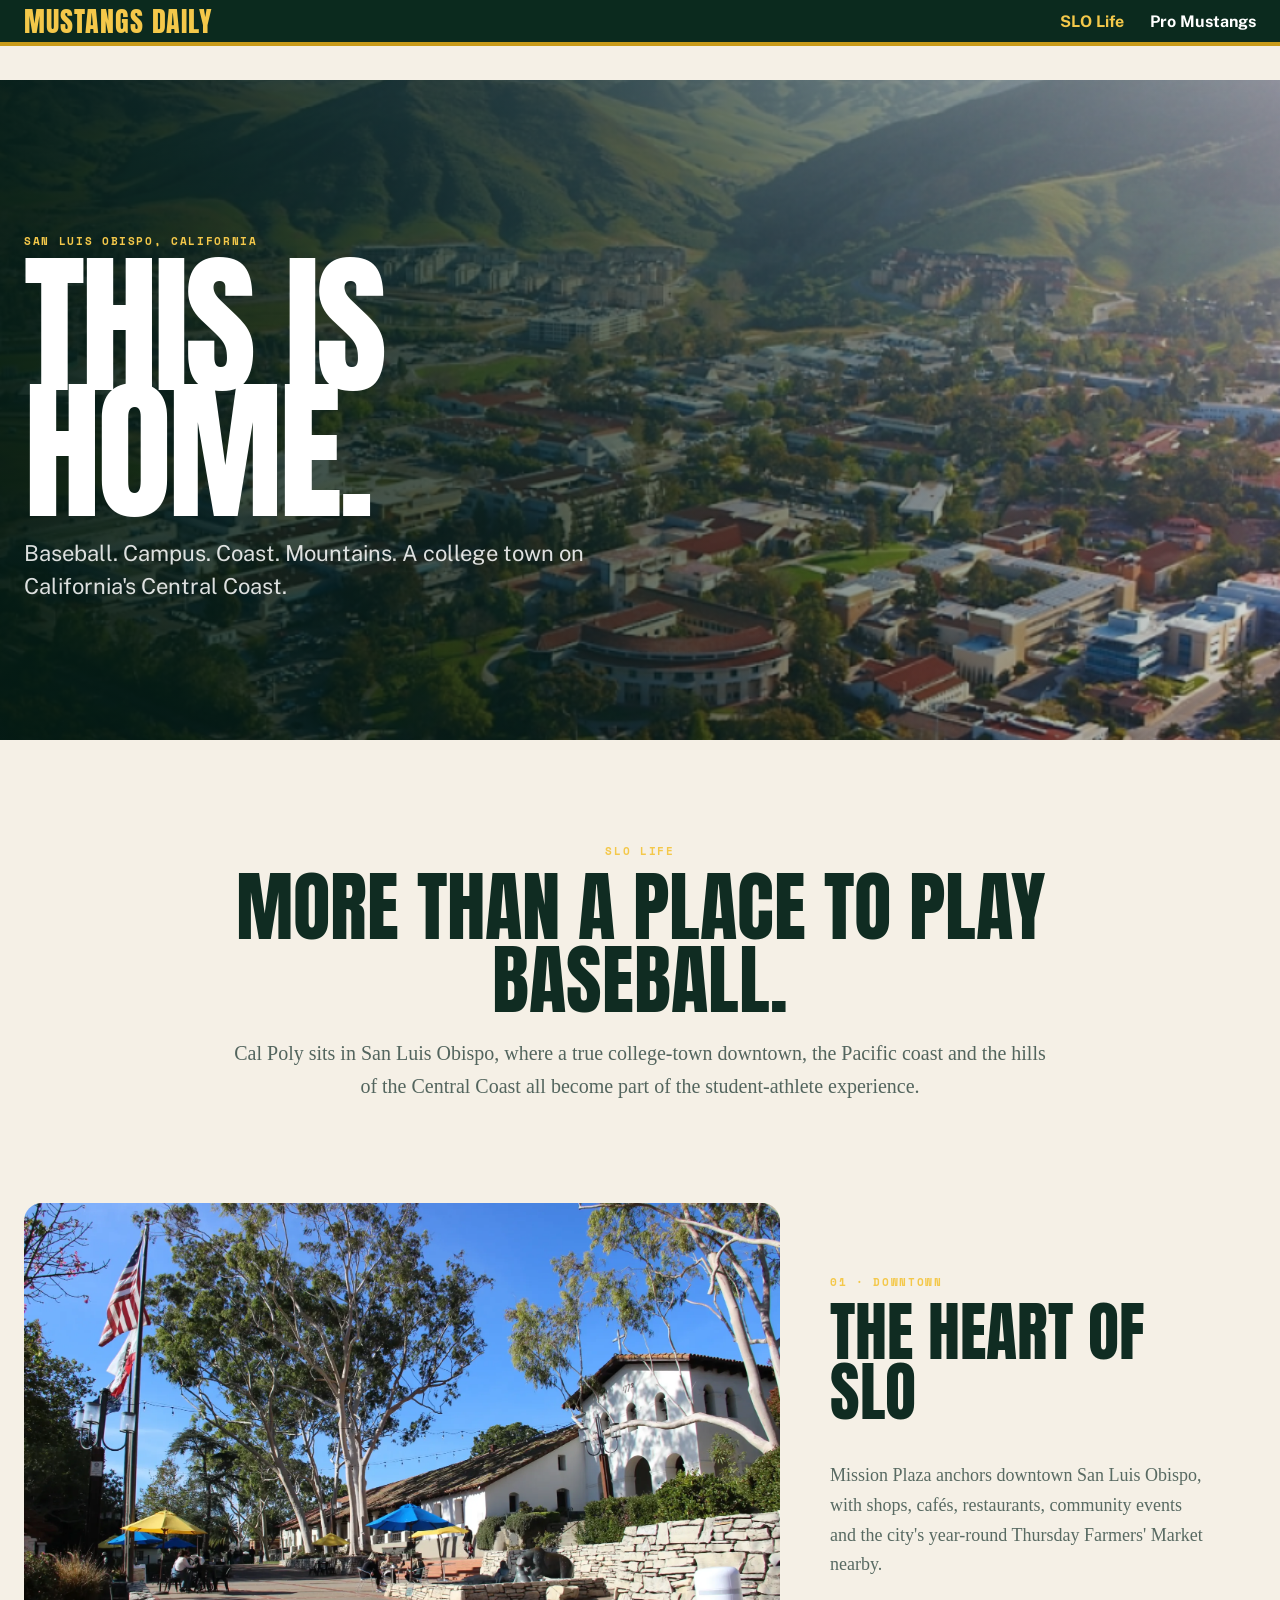
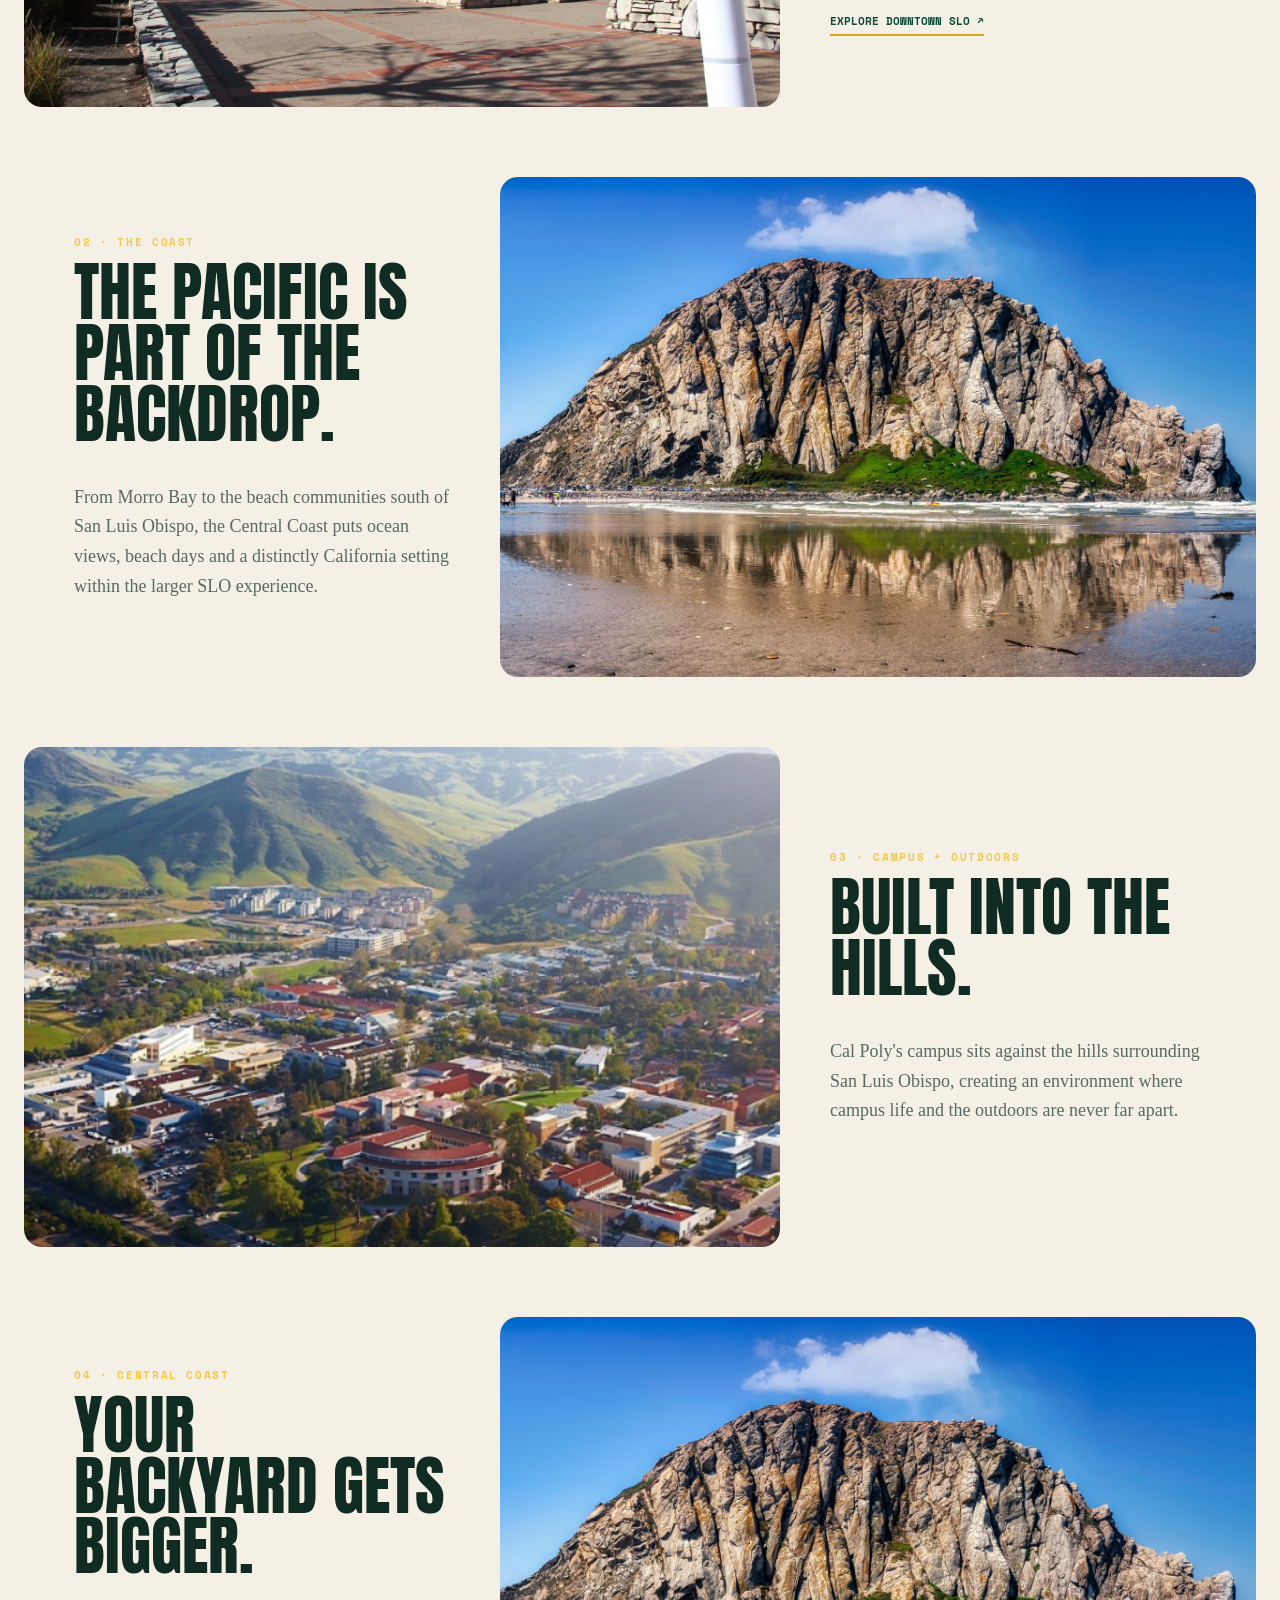
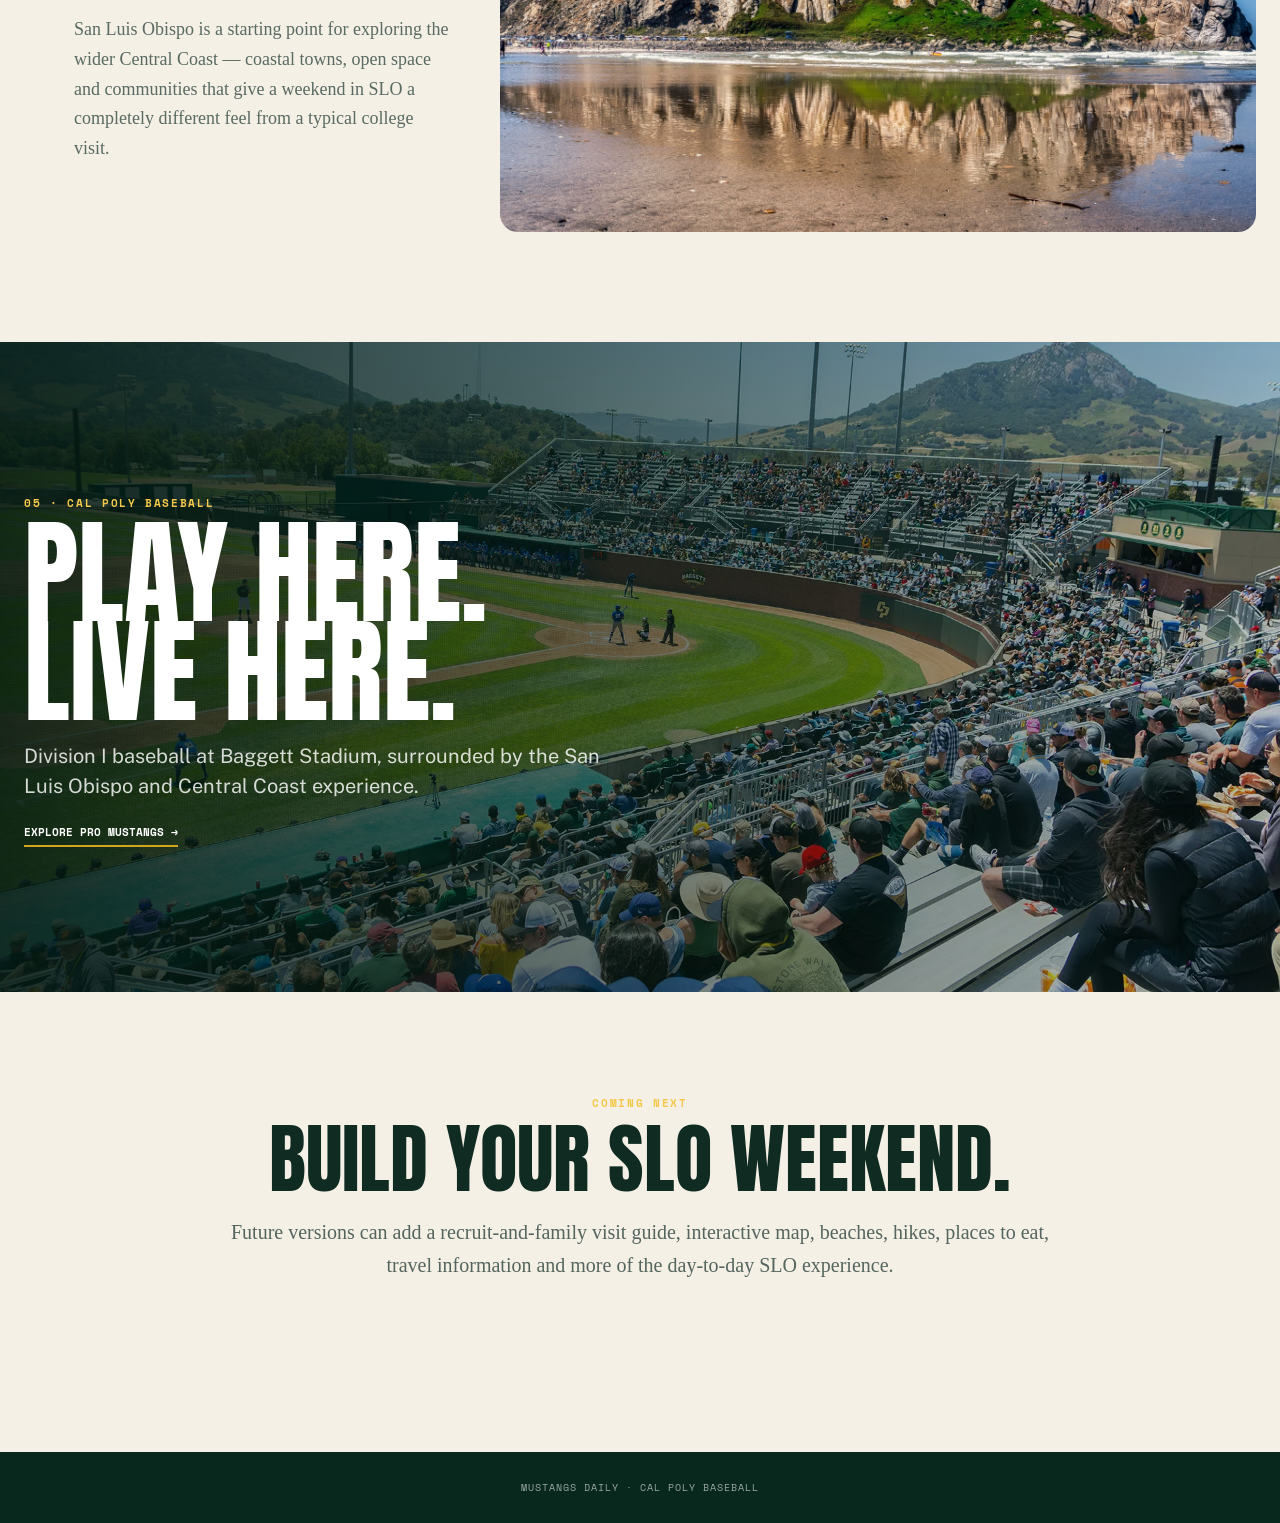
==== slo-life.html @ d4c27656 "First edition of SLO page" ====
<!doctype html>
<html lang="en">
<head>
<meta charset="utf-8">
<meta name="viewport" content="width=device-width,initial-scale=1">
<title>SLO Life | Mustangs Daily</title>
<link rel="stylesheet" href="styles.css">
</head>
<body class="slo-life-page">
<header class="topbar slo-topbar">
  <div class="nav-wrap">
    <a class="brand" href="index.html">MUSTANGS DAILY</a>
    <nav class="slo-nav">
      <a class="active" href="slo-life.html">SLO Life</a>
      <a href="index.html">Pro Mustangs</a>
    </nav>
  </div>
</header>
<main>
<section class="slo-hero">
  <img src="assets/slo/campus.png" alt="Cal Poly campus and surrounding hills">
  <div class="slo-hero-shade"></div>
  <div class="slo-hero-copy">
    <span>San Luis Obispo, California</span>
    <h1>THIS IS<br>HOME.</h1>
    <p>Baseball. Campus. Coast. Mountains. A college town on California's Central Coast.</p>
  </div>
</section>

<section class="slo-intro">
  <span class="slo-kicker">SLO LIFE</span>
  <h2>MORE THAN A PLACE TO PLAY BASEBALL.</h2>
  <p>Cal Poly sits in San Luis Obispo, where a true college-town downtown, the Pacific coast and the hills of the Central Coast all become part of the student-athlete experience.</p>
</section>

<section class="slo-feature">
  <div class="slo-feature-photo"><img src="assets/slo/downtown.webp" alt="Mission Plaza in downtown San Luis Obispo"></div>
  <div class="slo-feature-copy">
    <span>01 · Downtown</span>
    <h2>THE HEART OF SLO</h2>
    <p>Mission Plaza anchors downtown San Luis Obispo, with shops, cafés, restaurants, community events and the city's year-round Thursday Farmers' Market nearby.</p>
    <a href="https://visitslo.com/neighborhoods/meet-us-in-downtown/" target="_blank" rel="noopener">Explore Downtown SLO ↗</a>
  </div>
</section>

<section class="slo-feature reverse">
  <div class="slo-feature-photo slo-coast-photo"><img src="assets/slo/morro.jpg" alt="Morro Rock on California's Central Coast"></div>
  <div class="slo-feature-copy">
    <span>02 · The Coast</span>
    <h2>THE PACIFIC IS PART OF THE BACKDROP.</h2>
    <p>From Morro Bay to the beach communities south of San Luis Obispo, the Central Coast puts ocean views, beach days and a distinctly California setting within the larger SLO experience.</p>
  </div>
</section>

<section class="slo-feature">
  <div class="slo-feature-photo"><img src="assets/slo/campus.png" alt="Cal Poly campus in San Luis Obispo"></div>
  <div class="slo-feature-copy">
    <span>03 · Campus + Outdoors</span>
    <h2>BUILT INTO THE HILLS.</h2>
    <p>Cal Poly's campus sits against the hills surrounding San Luis Obispo, creating an environment where campus life and the outdoors are never far apart.</p>
  </div>
</section>

<section class="slo-feature reverse">
  <div class="slo-feature-photo"><img src="assets/slo/morro.jpg" alt="Central Coast scenery near San Luis Obispo"></div>
  <div class="slo-feature-copy">
    <span>04 · Central Coast</span>
    <h2>YOUR BACKYARD GETS BIGGER.</h2>
    <p>San Luis Obispo is a starting point for exploring the wider Central Coast — coastal towns, open space and communities that give a weekend in SLO a completely different feel from a typical college visit.</p>
  </div>
</section>

<section class="slo-ballpark">
  <img src="assets/slo/baggett.webp" alt="Cal Poly baseball at Baggett Stadium">
  <div class="slo-ballpark-shade"></div>
  <div class="slo-ballpark-copy">
    <span>05 · Cal Poly Baseball</span>
    <h2>PLAY HERE.<br>LIVE HERE.</h2>
    <p>Division I baseball at Baggett Stadium, surrounded by the San Luis Obispo and Central Coast experience.</p>
    <a href="index.html">Explore Pro Mustangs →</a>
  </div>
</section>

<section class="slo-next">
  <span>COMING NEXT</span>
  <h2>BUILD YOUR SLO WEEKEND.</h2>
  <p>Future versions can add a recruit-and-family visit guide, interactive map, beaches, hikes, places to eat, travel information and more of the day-to-day SLO experience.</p>
</section>
</main>
<footer class="slo-footer">MUSTANGS DAILY · CAL POLY BASEBALL</footer>
</body>
</html>
---- styles.css ----
@import url('https://fonts.googleapis.com/css2?family=Anton&family=Public+Sans:wght@400;500;600;700;800&family=Space+Mono:wght@400;700&display=swap');
:root{--green:#154734;--deep:#0b2a1e;--mid:#1f6548;--gold:#c99b19;--bright:#f4c84a;--cream:#f5f0e5;--paper:#fffdf8;--ink:#14231b;--muted:#657169;--line:rgba(21,71,52,.16);--shadow:0 20px 50px rgba(12,42,30,.12);--r:14px}*{box-sizing:border-box}html{scroll-behavior:smooth}body{margin:0;background:var(--cream);color:var(--ink);font-family:'Public Sans',sans-serif}a{color:inherit}.shell{max-width:1240px;margin:auto;padding:0 24px}.topbar{background:var(--deep);color:#fff;border-bottom:4px solid var(--gold);position:sticky;top:0;z-index:20}.nav{height:66px;display:flex;align-items:center;gap:24px}.brand{font:400 24px/1 'Anton';text-transform:uppercase;letter-spacing:.03em;color:var(--bright);text-decoration:none}.navlinks{display:flex;gap:18px;margin-left:auto;flex-wrap:wrap}.navlinks a{color:#fff;text-decoration:none;font-size:13px;font-weight:700}.hero{background:radial-gradient(circle at 80% 10%,rgba(244,200,74,.18),transparent 35%),linear-gradient(135deg,var(--deep),var(--green));color:#fff;padding:68px 0 52px}.eyebrow{font:700 11px 'Space Mono';letter-spacing:.14em;text-transform:uppercase;color:var(--bright)}h1,.display{font:400 clamp(48px,8vw,96px)/.92 'Anton';text-transform:uppercase;margin:12px 0 20px}.lede{font-size:18px;line-height:1.65;max-width:720px;color:rgba(255,255,255,.78)}.hero-grid{display:grid;grid-template-columns:1.5fr .8fr;gap:28px;align-items:end}.scorecard{background:rgba(0,0,0,.22);border:1px solid rgba(255,255,255,.16);padding:22px;display:grid;grid-template-columns:repeat(2,1fr);gap:16px;border-radius:var(--r)}.scorecard b{display:block;font:700 29px 'Space Mono';color:var(--bright)}.scorecard span{font-size:11px;text-transform:uppercase;color:rgba(255,255,255,.65)}main{padding:34px 0 70px}.section{margin:34px 0 54px;scroll-margin-top:88px}.section-head{display:flex;justify-content:space-between;align-items:end;border-bottom:1px solid var(--line);padding-bottom:12px;margin-bottom:18px}.section-title{font:400 30px 'Anton';text-transform:uppercase;margin:0}.meta{font:12px 'Space Mono';color:var(--muted)}.daily{display:grid;grid-template-columns:1.5fr .7fr;gap:22px}.article-card,.panel,.player-card,.leader-card,.game-card,.transaction-card{background:var(--paper);border:1px solid var(--line);border-radius:var(--r);box-shadow:var(--shadow)}.article-card{padding:32px}.article-card h2{font:400 clamp(32px,5vw,54px)/1 'Anton';text-transform:uppercase;margin:8px 0 18px}.article-body{font-family:Georgia,serif;font-size:17px;line-height:1.72;color:#2e3a33}.article-body p:first-child:first-letter{float:left;font:400 62px/.8 'Anton';padding:8px 8px 0 0;color:var(--green)}.awards{display:grid;gap:14px}.award{padding:20px;background:var(--deep);color:#fff;border-radius:var(--r)}.award small{font:700 10px 'Space Mono';color:var(--bright);text-transform:uppercase}.award strong{display:block;font-size:18px;margin-top:7px}.highlights{display:grid;grid-template-columns:repeat(auto-fit,minmax(230px,1fr));gap:18px}.highlight{background:var(--paper);border:1px solid var(--line);border-radius:var(--r);overflow:hidden}.highlight img{width:100%;aspect-ratio:16/9;object-fit:cover;background:var(--deep)}.highlight div{padding:16px}.grid{display:grid;grid-template-columns:repeat(auto-fill,minmax(300px,1fr));gap:18px}.player-card{overflow:hidden;text-decoration:none;display:flex;flex-direction:column;transition:.18s}.player-card:hover{transform:translateY(-3px)}.player-top{padding:20px;display:grid;grid-template-columns:78px 1fr 38px;gap:14px;align-items:center}.portrait{width:78px;height:78px;border-radius:50%;overflow:hidden;background:var(--green);border:3px solid var(--gold);position:relative;color:var(--bright);font:400 22px 'Anton'}.portrait img{position:absolute;inset:0;width:100%;height:100%;object-fit:cover;object-position:50% 18%;transform:scale(1.03);transform-origin:50% 35%;display:block}.portrait-fallback{position:absolute;inset:0;display:none;place-items:center;background:var(--green);color:var(--bright)}.team-logo{width:38px;height:38px;object-fit:contain}.player-name{font:400 22px 'Anton';text-transform:uppercase}.assignment{font-size:13px;color:var(--muted);margin-top:4px}.level-badge{display:inline-block;margin-top:8px;padding:4px 8px;border-radius:999px;background:rgba(21,71,52,.1);font:700 10px 'Space Mono';text-transform:uppercase;color:var(--green)}.stats{display:grid;background:var(--deep);grid-template-columns:repeat(5,1fr);padding:12px 10px;gap:9px 4px}.stats.pitcher{grid-template-columns:repeat(4,1fr)}.stat{text-align:center}.stat b{display:block;color:var(--bright);font:700 13px 'Space Mono'}.stat small{color:rgba(255,255,255,.6);font-size:8px}.player-note{padding:16px;font-size:13px;line-height:1.55;color:var(--muted)}.level-section{margin:34px 0}.level-header{display:flex;align-items:center;gap:12px;margin-bottom:14px}.level-header:after{content:'';height:1px;background:var(--line);flex:1}.level-header h3{font:400 23px 'Anton';text-transform:uppercase;margin:0}.level-count{font:700 11px 'Space Mono';color:var(--muted)}.controls{display:flex;gap:10px;flex-wrap:wrap;margin-bottom:20px}.controls input,.controls select{padding:11px 13px;border:1px solid var(--line);background:var(--paper);border-radius:8px;font:14px inherit}.controls input{flex:1;min-width:240px}.leaders{display:grid;grid-template-columns:repeat(auto-fit,minmax(190px,1fr));gap:14px}.leader-card{padding:18px}.leader-card small{font:700 10px 'Space Mono';text-transform:uppercase;color:var(--muted)}.leader-card b{display:block;font:400 25px 'Anton';text-transform:uppercase;margin:7px 0}.leader-card strong{color:var(--green)}.games,.transactions{display:grid;grid-template-columns:repeat(auto-fit,minmax(240px,1fr));gap:14px}.game-card,.transaction-card{padding:18px}.player-hero{display:grid;grid-template-columns:300px 1fr;gap:34px;align-items:center}.player-hero .portrait{width:260px;height:260px}.timeline{border-left:3px solid var(--gold);padding-left:22px}.timeline-item{margin-bottom:24px}.timeline-item b{font-family:'Space Mono';color:var(--green)}.empty{padding:28px;border:1px dashed var(--line);color:var(--muted);background:rgba(255,255,255,.45);border-radius:var(--r)}footer{background:var(--deep);color:rgba(255,255,255,.7);padding:28px;text-align:center;font:12px 'Space Mono'}@media(max-width:820px){.hero-grid,.daily,.player-hero{grid-template-columns:1fr}.nav{height:auto;padding:15px 0;align-items:flex-start}.navlinks{gap:10px}.player-hero .portrait{width:190px;height:190px}.stats{grid-template-columns:repeat(3,1fr)}}
/* V4.1 navigation + homepage hierarchy */
.topbar{transition:box-shadow .2s ease,background .2s ease}.topbar.is-scrolled{box-shadow:0 10px 30px rgba(0,0,0,.18);background:#071f17}.topbar.is-scrolled .nav{height:54px}.nav{transition:height .2s ease}.navlinks a{position:relative;padding:24px 0 20px;transition:color .15s ease}.navlinks a::after{content:"";position:absolute;left:0;right:0;bottom:10px;height:2px;background:var(--bright);transform:scaleX(0);transform-origin:center;transition:transform .15s ease}.navlinks a:hover,.navlinks a.active{color:var(--bright)}.navlinks a.active::after{transform:scaleX(1)}.menu-toggle{display:none;margin-left:auto;border:1px solid rgba(255,255,255,.25);background:transparent;color:#fff;border-radius:8px;padding:8px 10px;font-size:20px;cursor:pointer}.hero-updated{font:12px 'Space Mono';color:rgba(255,255,255,.62);margin-top:18px}.roster-feature{padding-top:10px}.level-section{padding:4px 0 8px}.level-header{padding:12px 14px;border-left:5px solid var(--gold);background:rgba(255,255,255,.48);border-radius:8px}.level-header:after{display:none}.level-header h3{display:flex;align-items:center;gap:10px;flex:1}.level-header h3::before{content:'⚾';font-size:17px}.level-header[data-level="MLB"]{border-left-color:#154734}.level-header[data-level="Triple-A"]{border-left-color:#3e6f9d}.level-header[data-level="Double-A"]{border-left-color:#b38417}.level-header[data-level="High-A"]{border-left-color:#c86f32}.level-header[data-level="Single-A"]{border-left-color:#8b674a}.level-header[data-level="Rookie"]{border-left-color:#7a857e}.level-header[data-level="Free Agent"]{border-left-color:#333}.level-count{background:var(--deep);color:#fff;padding:5px 8px;border-radius:999px}.leader-group{margin:26px 0}.leader-group>h3{font:400 23px 'Anton';text-transform:uppercase;margin:0 0 12px}.leader-card{display:grid;grid-template-columns:52px 1fr 38px;gap:12px;align-items:center;min-height:96px}.leader-card .leader-photo{width:52px;height:52px;border-radius:50%;object-fit:cover;object-position:50% 18%;border:2px solid var(--gold);background:var(--green)}.leader-card .leader-copy b{font-size:20px;margin:3px 0}.leader-card .leader-copy strong{display:block}.leader-card .team-logo{width:34px;height:34px}.leader-card.untracked{display:block;color:var(--muted);box-shadow:none;background:rgba(255,255,255,.55)}.career-placeholder{padding:26px;border:1px dashed var(--line);border-radius:var(--r);background:rgba(255,255,255,.55);color:var(--muted);line-height:1.7}.about-grid{display:grid;grid-template-columns:repeat(2,minmax(0,1fr));gap:18px}.about .panel{padding:22px}.about .panel h3{font:400 22px 'Anton';text-transform:uppercase;margin-top:0}
@media(max-width:820px){.menu-toggle{display:block}.nav{position:relative;align-items:center}.navlinks{display:none;position:absolute;top:100%;left:0;right:0;background:var(--deep);padding:8px 24px 18px;box-shadow:0 18px 24px rgba(0,0,0,.2);flex-direction:column;gap:0}.navlinks.open{display:flex}.navlinks a{padding:12px 0;border-bottom:1px solid rgba(255,255,255,.1)}.navlinks a::after{display:none}.topbar.is-scrolled .nav{height:auto}.about-grid{grid-template-columns:1fr}}

/* V4.2 MLB history + career leaderboards */
.career-leader-grid{display:grid;grid-template-columns:repeat(auto-fit,minmax(215px,1fr));gap:14px}.career-leader-card{position:relative;display:block;text-decoration:none;background:var(--paper);border:1px solid var(--line);border-radius:var(--r);box-shadow:var(--shadow);padding:18px;transition:transform .18s ease,border-color .18s ease}.career-leader-card:hover{transform:translateY(-3px);border-color:rgba(21,71,52,.42)}.career-leader-card small{font:700 10px 'Space Mono';text-transform:uppercase;color:var(--muted)}.career-leader-card b{display:block;font:400 22px 'Anton';text-transform:uppercase;margin:7px 0 3px}.career-leader-card strong{display:block;font:700 22px 'Space Mono';color:var(--green);margin:5px 0}.career-leader-card span:not(.hof-badge){font-size:11px;color:var(--muted)}.career-group{margin:30px 0}.career-group>h3{font:400 26px 'Anton';text-transform:uppercase;margin:0 0 14px}.career-roster{display:grid;grid-template-columns:repeat(auto-fill,minmax(280px,1fr));gap:16px}.career-card{display:flex;flex-direction:column;text-decoration:none;background:var(--paper);border:1px solid var(--line);border-radius:var(--r);box-shadow:var(--shadow);overflow:hidden;transition:transform .18s ease,border-color .18s ease}.career-card:hover{transform:translateY(-3px);border-color:rgba(21,71,52,.42)}.career-card-head{display:flex;justify-content:space-between;gap:12px;padding:18px;align-items:flex-start}.career-card-head h4{font:400 22px 'Anton';text-transform:uppercase;margin:4px 0 3px}.career-card-head p{margin:0;color:var(--muted);font:11px 'Space Mono'}.career-type{font:700 9px 'Space Mono';text-transform:uppercase;color:var(--green);letter-spacing:.08em}.br-badge,.hof-badge{display:inline-flex;align-items:center;justify-content:center;white-space:nowrap;border-radius:999px;padding:5px 8px;font:700 9px 'Space Mono';text-transform:uppercase}.br-badge{background:rgba(21,71,52,.09);color:var(--green)}.hof-badge{background:var(--gold);color:var(--deep)}.career-stats{display:grid;grid-template-columns:repeat(4,1fr);gap:1px;background:rgba(255,255,255,.12);margin-top:auto}.career-stats>div{background:var(--deep);text-align:center;padding:10px 4px}.career-stats b{display:block;color:var(--bright);font:700 12px 'Space Mono'}.career-stats small{font-size:7.5px;text-transform:uppercase;color:rgba(255,255,255,.58)}.history-intro{max-width:850px;color:var(--muted);line-height:1.7;margin:-2px 0 24px}.career-leader-card .hof-badge{position:absolute;right:14px;top:14px}.career-card:focus-visible,.career-leader-card:focus-visible{outline:3px solid var(--gold);outline-offset:2px}@media(max-width:580px){.career-roster{grid-template-columns:1fr}.career-stats{grid-template-columns:repeat(3,1fr)}}
.live-line{font-family:'Space Mono',monospace;font-weight:700;color:var(--cp-green);margin:.35rem 0}

/* V5.1 Daily-first polish */
.hero{padding:72px 0 58px}.hero .scorecard{border-radius:18px;background:linear-gradient(180deg,rgba(0,0,0,.28),rgba(0,0,0,.16));box-shadow:inset 0 0 0 1px rgba(244,200,74,.08)}.scorecard>div{padding:13px 14px;border:1px solid rgba(255,255,255,.08);border-radius:10px;background:rgba(5,24,17,.24)}.scorecard>div::before{content:'⚾';display:block;font-size:14px;margin-bottom:7px;opacity:.75}.scorecard b{font-size:31px}.daily{grid-template-columns:minmax(0,1.55fr) minmax(285px,.7fr)}.article-card{padding:38px}.article-body{font-size:18px}.awards{align-content:start}.award{display:grid;grid-template-columns:84px 1fr;gap:16px;align-items:center;padding:18px 20px;background:linear-gradient(135deg,#08271b,#0d3a29);border:1px solid rgba(244,200,74,.18);box-shadow:var(--shadow)}.award .portrait{width:84px;height:84px}.award strong{font:400 23px 'Anton';text-transform:uppercase;margin:4px 0 2px}.award em{display:block;font-style:normal;font:10px 'Space Mono';color:rgba(255,255,255,.58);margin-bottom:6px}.award span{font-size:13px;line-height:1.45;color:rgba(255,255,255,.84)}.highlights{grid-template-columns:repeat(auto-fit,minmax(280px,1fr))}.highlight{box-shadow:var(--shadow)}.video-wrap{aspect-ratio:16/9;background:#071f17}.highlight video{display:block;width:100%;height:100%;object-fit:cover;background:#071f17}.highlight div:not(.video-wrap){padding:16px}.highlight p{margin:.35rem 0;color:var(--muted)}.highlight a{font:700 10px 'Space Mono';color:var(--green);text-decoration:none}.player-card{position:relative}.player-top{padding:22px}.player-name{font-size:24px}.player-note{min-height:76px}.card-actions{display:grid;grid-template-columns:1fr 1fr;border-top:1px solid var(--line);margin-top:auto}.card-actions a{padding:12px 10px;text-align:center;text-decoration:none;font:700 10px 'Space Mono';text-transform:uppercase;color:var(--green)}.card-actions a+a{border-left:1px solid var(--line)}.card-actions a:hover{background:rgba(21,71,52,.06)}.level-header{padding:15px 17px}.level-header h3{font-size:27px}.level-count{padding:6px 10px}.transaction-card{display:grid;grid-template-columns:48px 1fr;gap:12px;align-items:start}.tx-icon{width:42px;height:42px;border-radius:50%;display:grid;place-items:center;background:var(--deep);color:var(--bright);font-size:20px}.transaction-card small{display:block;font:700 9px 'Space Mono';color:var(--gold);text-transform:uppercase}.transaction-card b{display:block;font:400 20px 'Anton';text-transform:uppercase;margin:4px 0}.transaction-card p{margin:.25rem 0 .5rem;line-height:1.45}.game-card{position:relative;overflow:hidden}.game-card::before{content:'';position:absolute;left:0;top:0;bottom:0;width:4px;background:var(--gold)}.game-card b{font:400 21px 'Anton';text-transform:uppercase}.hero-link{display:inline-flex;margin-top:12px;padding:10px 14px;border:1px solid rgba(255,255,255,.25);border-radius:999px;color:#fff;text-decoration:none;font-weight:700;font-size:12px}.player-page-stats{border-radius:14px}.current-panel{padding:24px}
@media(max-width:820px){.daily{grid-template-columns:1fr}.award{grid-template-columns:72px 1fr}.award .portrait{width:72px;height:72px}.card-actions{grid-template-columns:1fr}.card-actions a+a{border-left:0;border-top:1px solid var(--line)}}

/* V5.2 — award portraits + Today's Games matchup cards */
.award{grid-template-columns:104px 1fr;min-height:126px}
.award .portrait.award-photo{width:104px;height:104px;border-width:3px;box-shadow:0 8px 22px rgba(0,0,0,.22)}
.award .portrait.award-photo img{object-fit:cover;object-position:50% 20%;transform:scale(1.06);transform-origin:50% 30%}
.award-copy{min-width:0}
.award-copy strong{font-size:25px}

.games{grid-template-columns:repeat(auto-fit,minmax(360px,1fr));gap:18px}
.matchup-card{background:var(--paper);border:1px solid var(--line);border-radius:16px;box-shadow:var(--shadow);padding:20px;overflow:hidden}
.matchup-top{display:flex;justify-content:space-between;gap:12px;align-items:center;padding-bottom:13px;border-bottom:1px solid var(--line)}
.matchup-time{font:700 15px 'Space Mono';color:var(--green)}
.matchup-venue{font:11px 'Space Mono';color:var(--muted);text-align:right}
.teams-row{display:grid;grid-template-columns:1fr 32px 1fr;gap:10px;align-items:center;padding:20px 0 17px}
.team-side{display:grid;grid-template-columns:64px 1fr auto;gap:10px;align-items:center;min-width:0}
.team-side img{width:60px;height:60px;object-fit:contain}
.team-side b{font:400 21px/1.05 'Anton';text-transform:uppercase}
.team-side strong{font:700 24px 'Space Mono';color:var(--green)}
.at-mark{text-align:center;font:700 15px 'Space Mono';color:var(--gold)}
.starters-row{display:grid;grid-template-columns:1fr 1fr;gap:10px;border-top:1px solid var(--line);padding-top:14px}
.starter{display:grid;grid-template-columns:38px 1fr;grid-template-rows:auto auto;column-gap:9px;align-items:center;min-width:0}
.starter>span{grid-column:2;font:700 8px 'Space Mono';text-transform:uppercase;color:var(--muted)}
.starter img{grid-row:1/3;width:38px;height:38px;border-radius:50%;object-fit:cover;object-position:50% 20%;background:var(--green);border:2px solid var(--gold)}
.starter b{grid-column:2;font-size:12px;white-space:nowrap;overflow:hidden;text-overflow:ellipsis}
.tracked-line{margin-top:14px;padding:10px 12px;border-radius:8px;background:rgba(21,71,52,.07);font-size:12px;color:var(--green)}
.tracked-line span{font:700 9px 'Space Mono';text-transform:uppercase;color:var(--gold);margin-right:5px}
.matchup-card .live-line{margin-top:12px;padding:9px 11px;background:var(--deep);color:var(--bright);border-radius:7px;font:700 11px 'Space Mono'}
@media(max-width:820px){.award{grid-template-columns:88px 1fr}.award .portrait.award-photo{width:88px;height:88px}.games{grid-template-columns:1fr}.team-side{grid-template-columns:48px 1fr auto}.team-side img{width:46px;height:46px}.team-side b{font-size:18px}.starters-row{grid-template-columns:1fr}.matchup-venue{display:none}}

/* V5.3 header cleanup */
.hero-metrics > *:nth-child(4){display:none!important}
.hero-metrics{grid-template-columns:repeat(3,minmax(0,1fr))!important}
@media(max-width:760px){.hero-metrics{grid-template-columns:1fr!important}}

/* V5.7 season leader headshots */
.leader-card .leader-portrait{width:72px;height:72px;min-width:72px;border-width:3px}
.leader-card .leader-portrait img{object-fit:cover;object-position:50% 22%;transform:scale(1.08)}
.leader-card .leader-portrait .portrait-fallback{font-size:15px}

/* V5.8 season leader card spacing/proportions */
.leaders{
  grid-template-columns:repeat(auto-fit,minmax(280px,1fr));
  gap:16px;
}
.leader-card{
  grid-template-columns:72px minmax(0,1fr) 38px;
  gap:14px;
  align-items:center;
  min-height:126px;
  padding:18px;
}
.leader-card .leader-copy{
  min-width:0;
  padding-left:2px;
}
.leader-card .leader-copy b{
  font-size:20px;
  line-height:1.08;
  margin:4px 0 5px;
  overflow-wrap:normal;
  word-break:normal;
}
.leader-card .leader-copy strong{
  line-height:1.2;
}
.leader-card .leader-copy .meta{
  display:block;
  margin-top:5px;
  line-height:1.35;
}
.leader-card .team-logo{
  justify-self:end;
  width:34px;
  height:34px;
}
@media(max-width:700px){
  .leaders{grid-template-columns:1fr}
  .leader-card{grid-template-columns:68px minmax(0,1fr) 34px}
  .leader-card .leader-portrait{width:68px;height:68px;min-width:68px}
}

/* V5.10 daily results strip */
.daily-results-wrap{margin:18px 0 10px;padding:18px 20px;background:var(--deep);border-radius:var(--r);box-shadow:var(--shadow)}
.daily-results-head{display:flex;justify-content:space-between;align-items:end;gap:16px;margin-bottom:13px}
.daily-results-head span{font:700 10px 'Space Mono';letter-spacing:.12em;color:var(--gold)}
.daily-results-head h3{margin:2px 0 0;font:400 25px 'Anton';text-transform:uppercase;color:#fff}
.daily-results-head small{font:11px 'Space Mono';color:rgba(255,255,255,.55)}
.daily-results-strip{display:flex;gap:10px;overflow-x:auto;padding-bottom:4px;scrollbar-width:thin}
.daily-result{display:grid;grid-template-columns:48px minmax(155px,1fr) auto;gap:10px;align-items:center;min-width:310px;padding:11px 13px;background:rgba(255,255,255,.08);border:1px solid rgba(255,255,255,.12);border-radius:10px;color:#fff;text-decoration:none;transition:.15s ease}
.daily-result:hover{background:rgba(255,255,255,.13);transform:translateY(-1px)}
.daily-result .result-portrait{width:48px;height:48px;min-width:48px;border-width:2px}
.daily-result .result-portrait img{object-fit:cover;object-position:50% 20%}
.daily-result-copy{min-width:0}
.daily-result-copy b{display:block;font:400 18px 'Anton';text-transform:uppercase;white-space:nowrap;overflow:hidden;text-overflow:ellipsis}
.daily-result-copy span{display:block;margin-top:2px;font:11px 'Space Mono';color:rgba(255,255,255,.72)}
.daily-result-copy small{display:block;margin-top:4px;font:700 10px 'Space Mono';color:var(--gold)}
.daily-result-game{text-align:right;min-width:58px}
.daily-result-game strong{display:block;font:700 14px 'Space Mono';color:var(--gold)}
.daily-result-game span{display:block;margin-top:3px;max-width:92px;font:9px 'Space Mono';color:rgba(255,255,255,.55)}
.daily-results-empty{padding:10px 0;color:rgba(255,255,255,.65);font:12px 'Space Mono'}
@media(max-width:700px){.daily-results-wrap{padding:16px}.daily-results-head{align-items:flex-start;flex-direction:column}.daily-results-head small{display:none}.daily-result{min-width:285px}}

/* V5.11 player profile — rolling last seven */
.recent-section{
  padding:26px;
  background:linear-gradient(135deg,rgba(0,77,64,.055),rgba(255,196,37,.07));
  border:1px solid var(--line);
  border-radius:var(--r);
}
.recent-section .section-head{margin-bottom:16px}
.recent-meta{text-align:right;font-family:'Space Mono';font-size:10px;color:var(--muted)}
.recent-meta b{display:block;color:var(--green);font-size:11px;text-transform:uppercase}
.recent-meta span{display:block;margin-top:4px}
.recent-stats{background:var(--paper);border:1px solid var(--line);border-radius:10px;overflow:hidden}
.recent-stats .stat{background:transparent}
.recent-note{margin:12px 0 0;font:10px/1.5 'Space Mono';color:var(--muted)}
@media(max-width:700px){
  .recent-section{padding:18px}
  .recent-section .section-head{align-items:flex-start;gap:10px}
  .recent-meta{text-align:left}
}

/* V5.12 last-seven formatting — match season stat board */
.recent-section{
  padding:0;
  background:transparent;
  border:0;
  border-radius:0;
}
.recent-section .section-head{
  margin-bottom:14px;
}
.recent-stats{
  display:grid;
  grid-template-columns:repeat(5,1fr);
  padding:12px 10px;
  gap:9px 4px;
  background:var(--deep);
  border:0;
  border-radius:14px;
  overflow:visible;
}
.recent-stats.pitcher{
  grid-template-columns:repeat(4,1fr);
}
.recent-stats .stat{
  text-align:center;
  min-width:0;
}
.recent-stats .stat b{
  display:block;
  color:var(--bright);
  font:700 13px 'Space Mono';
  line-height:1.35;
}
.recent-stats .stat small{
  display:block;
  margin-top:4px;
  color:rgba(255,255,255,.6);
  font:8px 'Space Mono';
  line-height:1.2;
  text-transform:uppercase;
}
.recent-note{
  margin:12px 0 0;
}
@media(max-width:820px){
  .recent-stats,.recent-stats.pitcher{grid-template-columns:repeat(3,1fr)}
}
@media(max-width:520px){
  .recent-stats,.recent-stats.pitcher{grid-template-columns:repeat(2,1fr)}
}

/* V5.15 portrait face-centering */
.portrait img{
  object-position:50% 35%;
  transform:scale(1.10);
  transform-origin:50% 50%;
}
.award .portrait.award-photo img{
  object-position:50% 36%;
  transform:scale(1.12);
  transform-origin:50% 50%;
}
.leader-card .leader-portrait img{
  object-position:50% 35%;
  transform:scale(1.12);
  transform-origin:50% 50%;
}
.daily-result .result-portrait img{
  object-position:50% 35%;
  transform:scale(1.12);
  transform-origin:50% 50%;
}
.player-hero .portrait img{
  object-position:50% 36%;
  transform:scale(1.08);
  transform-origin:50% 50%;
}

/* V5.23 article + highlight archive */
.archive-section{margin-top:48px}
.archive-tools{display:grid;grid-template-columns:1fr 180px;gap:12px;margin:18px 0}
.archive-tools input,.archive-tools select{width:100%;padding:13px 14px;border:1px solid var(--line);border-radius:9px;background:var(--paper);font:12px 'Space Mono';color:var(--green)}
.archive-list{display:grid;gap:14px}
.archive-edition{border:1px solid var(--line);border-radius:12px;background:var(--paper);overflow:hidden;box-shadow:0 8px 22px rgba(0,0,0,.045)}
.archive-edition-toggle{width:100%;display:grid;grid-template-columns:minmax(0,1fr) auto;gap:20px;align-items:center;text-align:left;border:0;background:transparent;padding:20px 22px;cursor:pointer;color:inherit}
.archive-edition-toggle small{font:700 10px 'Space Mono';letter-spacing:.05em;color:var(--gold)}
.archive-edition-toggle h3{margin:5px 0 7px;font:400 25px/1.08 'Anton';text-transform:uppercase;color:var(--green)}
.archive-edition-toggle p{margin:0;max-width:900px;font-size:14px;line-height:1.45;color:var(--muted)}
.archive-edition-toggle>span{white-space:nowrap;font:700 10px 'Space Mono';color:var(--green)}
.archive-edition-body{padding:0 22px 24px;border-top:1px solid var(--line)}
.archive-edition-body>p{max-width:980px;font:16px/1.65 Georgia,serif;color:#26352f}
.archive-video-grid{display:grid;grid-template-columns:repeat(auto-fit,minmax(240px,1fr));gap:12px;margin-top:20px}
.archive-video{display:grid;grid-template-columns:105px minmax(0,1fr);gap:12px;padding:10px;border:1px solid var(--line);border-radius:9px;background:#fff}
.archive-video-media{height:72px;position:relative;border-radius:7px;overflow:hidden;background:var(--deep)}
.archive-video-media img{width:100%;height:100%;object-fit:cover}
.archive-video-media span{position:absolute;inset:0;display:grid;place-items:center;font-size:20px;color:#fff;text-shadow:0 1px 6px #000}
.archive-video b{display:block;font-size:12px;line-height:1.3}
.archive-video small{display:block;margin:4px 0 7px;font:9px 'Space Mono';color:var(--muted)}
.archive-video a{font:700 9px 'Space Mono';color:var(--green)}
.archive-no-video{margin-top:18px;padding:13px;border:1px dashed var(--line);border-radius:8px;font:11px 'Space Mono';color:var(--muted)}
@media(max-width:700px){.archive-tools{grid-template-columns:1fr}.archive-edition-toggle{grid-template-columns:1fr}.archive-edition-toggle>span{justify-self:start}.archive-video{grid-template-columns:90px 1fr}}

/* V5.27 hero player photo carousel */
.hero-photo-feature{position:relative;min-height:340px;border-radius:20px;overflow:hidden;border:1px solid rgba(255,255,255,.16);background:#071f17;box-shadow:0 22px 50px rgba(0,0,0,.2)}
.hero-photo-stage{position:absolute;inset:0}
.hero-player-slide{position:absolute;inset:0;margin:0;opacity:0;transition:opacity .55s ease;pointer-events:none;background:radial-gradient(circle at 50% 25%,rgba(244,200,74,.14),transparent 42%),linear-gradient(160deg,#154734,#071f17)}
.hero-player-slide.active{opacity:1;pointer-events:auto}
.hero-player-slide>img{width:100%;height:100%;object-fit:cover;object-position:50% 18%;transform:scale(1.06);transform-origin:50% 34%;display:block;filter:saturate(.95) contrast(1.02)}
.hero-player-slide::after{content:'';position:absolute;inset:0;background:linear-gradient(180deg,transparent 38%,rgba(4,20,14,.18) 55%,rgba(4,20,14,.9) 100%)}
.hero-player-slide figcaption{position:absolute;z-index:2;left:22px;right:72px;bottom:20px;text-shadow:0 2px 14px rgba(0,0,0,.55)}
.hero-player-slide figcaption small{display:block;font:700 9px 'Space Mono';letter-spacing:.12em;text-transform:uppercase;color:var(--bright);margin-bottom:5px}
.hero-player-slide figcaption strong{display:block;font:400 28px/1 'Anton';text-transform:uppercase;color:#fff}
.hero-player-slide figcaption span{display:block;margin-top:6px;font:10px 'Space Mono';color:rgba(255,255,255,.78)}
.hero-photo-nav{position:absolute;z-index:3;top:50%;transform:translateY(-50%);width:38px;height:48px;border:1px solid rgba(255,255,255,.22);background:rgba(3,20,13,.48);color:#fff;font-size:30px;line-height:1;border-radius:9px;cursor:pointer;backdrop-filter:blur(5px)}
.hero-photo-nav:hover{background:rgba(3,20,13,.75);color:var(--bright)}
.hero-photo-nav.prev{left:12px}.hero-photo-nav.next{right:12px}
.hero-photo-count{position:absolute;z-index:3;right:16px;bottom:19px;font:700 9px 'Space Mono';color:rgba(255,255,255,.65)}
.hero-player-slide.photo-missing>img{display:none}
@media(max-width:820px){.hero-photo-feature{min-height:390px;margin-top:10px}.hero-player-slide>img{object-position:50% 20%}}

/* V5.28 hero — official game-action photos only */
.hero-action-link{position:absolute;inset:0;display:block;color:inherit;text-decoration:none}
.hero-action-link .hero-player-slide{position:absolute;inset:0}
.hero-action-slide>img{
  width:100%;height:100%;
  object-fit:cover;
  object-position:50% 50%;
  transform:none;
  filter:saturate(1.03) contrast(1.03);
}
.hero-action-slide::after{
  background:linear-gradient(180deg,rgba(0,0,0,.02) 20%,rgba(3,18,12,.1) 48%,rgba(3,18,12,.92) 100%);
}
.hero-action-slide figcaption{left:22px;right:74px;bottom:18px}
.hero-action-slide figcaption em{
  display:block;
  margin-top:7px;
  max-width:90%;
  font:9px/1.35 'Space Mono';
  font-style:normal;
  color:rgba(255,255,255,.62);
}
.hero-action-link:hover .hero-action-slide>img{transform:scale(1.015);transition:transform .35s ease}
.hero-action-empty{display:grid;place-items:end start;padding:26px;background:linear-gradient(145deg,#123b2c,#071f17)}
.hero-action-empty div{max-width:360px}
.hero-action-empty small{display:block;margin-bottom:7px;font:700 9px 'Space Mono';letter-spacing:.12em;text-transform:uppercase;color:var(--bright)}
.hero-action-empty strong{display:block;font:400 30px/1.05 'Anton';text-transform:uppercase;color:#fff}
.hero-action-empty span{display:block;margin-top:10px;font:10px/1.5 'Space Mono';color:rgba(255,255,255,.68)}
@media(max-width:820px){
  .hero-action-slide>img{object-position:50% 50%;transform:none}
}

/* V5.30 Pro Mustangs dropdown navigation */
.pro-mustangs-menu{
  position:relative;
  display:inline-flex;
  align-items:center;
}
.pro-mustangs-toggle{
  display:inline-flex;
  align-items:center;
  gap:7px;
  border:0;
  padding:8px 0;
  background:transparent;
  color:inherit;
  font:700 14px inherit;
  cursor:pointer;
}
.pro-mustangs-toggle span{
  font-size:11px;
  transition:transform .15s ease;
}
.pro-mustangs-menu.open .pro-mustangs-toggle span{
  transform:rotate(180deg);
}
.pro-mustangs-dropdown{
  position:absolute;
  z-index:1000;
  top:calc(100% + 12px);
  right:0;
  width:220px;
  padding:8px;
  border:1px solid rgba(255,255,255,.14);
  border-radius:10px;
  background:#08271d;
  box-shadow:0 18px 45px rgba(0,0,0,.28);
}
.pro-mustangs-dropdown a{
  display:block;
  padding:10px 12px;
  border-radius:7px;
  color:#fff;
  text-decoration:none;
  font-size:13px;
  line-height:1.15;
}
.pro-mustangs-dropdown a:hover,
.pro-mustangs-dropdown a:focus{
  background:rgba(244,200,74,.12);
  color:var(--bright);
  outline:none;
}
@media(max-width:820px){
  .pro-mustangs-menu{width:100%}
  .pro-mustangs-toggle{width:100%;justify-content:space-between}
  .pro-mustangs-dropdown{
    position:absolute;
    left:0;
    right:auto;
    width:min(260px,calc(100vw - 32px));
  }
}

/* V5.31 — SLO Life V1 */
.slo-life-page{margin:0;background:#f5f0e6;color:#102c22}
.slo-topbar{position:sticky;top:0;z-index:50}
.slo-topbar .nav-wrap{max-width:1320px;margin:auto;display:flex;align-items:center;justify-content:space-between;padding:0 24px}
.slo-topbar .brand{color:var(--bright);font:400 28px 'Anton';text-decoration:none}
.slo-nav{display:flex;gap:26px}.slo-nav a{color:#fff;text-decoration:none;font-weight:700}.slo-nav a.active{color:var(--bright)}
.slo-hero{position:relative;min-height:660px;overflow:hidden;background:#08271d}
.slo-hero>img{position:absolute;inset:0;width:100%;height:100%;object-fit:cover}
.slo-hero-shade{position:absolute;inset:0;background:linear-gradient(90deg,rgba(4,27,19,.92) 0%,rgba(4,27,19,.62) 46%,rgba(4,27,19,.15) 100%)}
.slo-hero-copy{position:relative;z-index:2;max-width:1320px;margin:auto;padding:150px 24px 90px;color:#fff}
.slo-hero-copy span,.slo-kicker,.slo-feature-copy>span,.slo-ballpark-copy>span,.slo-next>span{font:700 11px 'Space Mono';letter-spacing:.15em;text-transform:uppercase;color:var(--bright)}
.slo-hero-copy h1{margin:14px 0;font:400 clamp(86px,12vw,170px)/.82 'Anton';letter-spacing:-.025em}
.slo-hero-copy p{max-width:620px;font-size:22px;line-height:1.5;color:rgba(255,255,255,.86)}
.slo-intro{max-width:1050px;margin:0 auto;padding:100px 24px;text-align:center}
.slo-intro h2,.slo-next h2{margin:12px 0 20px;font:400 clamp(42px,6vw,78px)/.95 'Anton'}
.slo-intro p,.slo-next p{max-width:820px;margin:auto;font:20px/1.65 Georgia,serif;color:#53655e}
.slo-feature{max-width:1320px;margin:0 auto 70px;padding:0 24px;display:grid;grid-template-columns:1.35fr .85fr;min-height:500px}
.slo-feature.reverse{grid-template-columns:.85fr 1.35fr}.slo-feature.reverse .slo-feature-photo{order:2}
.slo-feature-photo{overflow:hidden;border-radius:18px;min-height:500px;background:#ddd}
.slo-feature-photo img{width:100%;height:100%;object-fit:cover;display:block}
.slo-feature-copy{display:flex;flex-direction:column;justify-content:center;padding:50px}
.slo-feature-copy h2{margin:12px 0 20px;font:400 clamp(40px,5vw,68px)/.95 'Anton'}
.slo-feature-copy p{font:18px/1.65 Georgia,serif;color:#586a62}
.slo-feature-copy a,.slo-ballpark-copy a{align-self:flex-start;margin-top:15px;color:#0b4b37;font:700 11px 'Space Mono';text-transform:uppercase;text-decoration:none;border-bottom:2px solid #d3a51e;padding-bottom:5px}
.slo-ballpark{position:relative;min-height:650px;margin-top:110px;overflow:hidden;background:#08271d}
.slo-ballpark>img{position:absolute;inset:0;width:100%;height:100%;object-fit:cover}
.slo-ballpark-shade{position:absolute;inset:0;background:linear-gradient(90deg,rgba(3,25,17,.9),rgba(3,25,17,.25))}
.slo-ballpark-copy{position:relative;z-index:2;max-width:1320px;margin:auto;padding:150px 24px;color:#fff}
.slo-ballpark-copy h2{margin:12px 0 18px;font:400 clamp(70px,9vw,130px)/.86 'Anton'}
.slo-ballpark-copy p{max-width:600px;font-size:20px;line-height:1.5;color:rgba(255,255,255,.82)}
.slo-ballpark-copy a{color:#fff}
.slo-next{padding:100px 24px;max-width:1000px;margin:auto;text-align:center}
.slo-footer{padding:28px;text-align:center;background:#08271d;color:rgba(255,255,255,.6);font:10px 'Space Mono';letter-spacing:.1em}
@media(max-width:800px){.slo-hero{min-height:570px}.slo-hero-copy{padding-top:120px}.slo-feature,.slo-feature.reverse{grid-template-columns:1fr}.slo-feature.reverse .slo-feature-photo{order:0}.slo-feature-copy{padding:32px 6px 10px}.slo-feature-photo{min-height:340px}.slo-nav{gap:14px}.slo-topbar .brand{font-size:22px}}

.slo-life-nav-link{color:#fff;text-decoration:none;font-weight:700;margin-right:24px}.slo-life-nav-link:hover{color:var(--bright)}
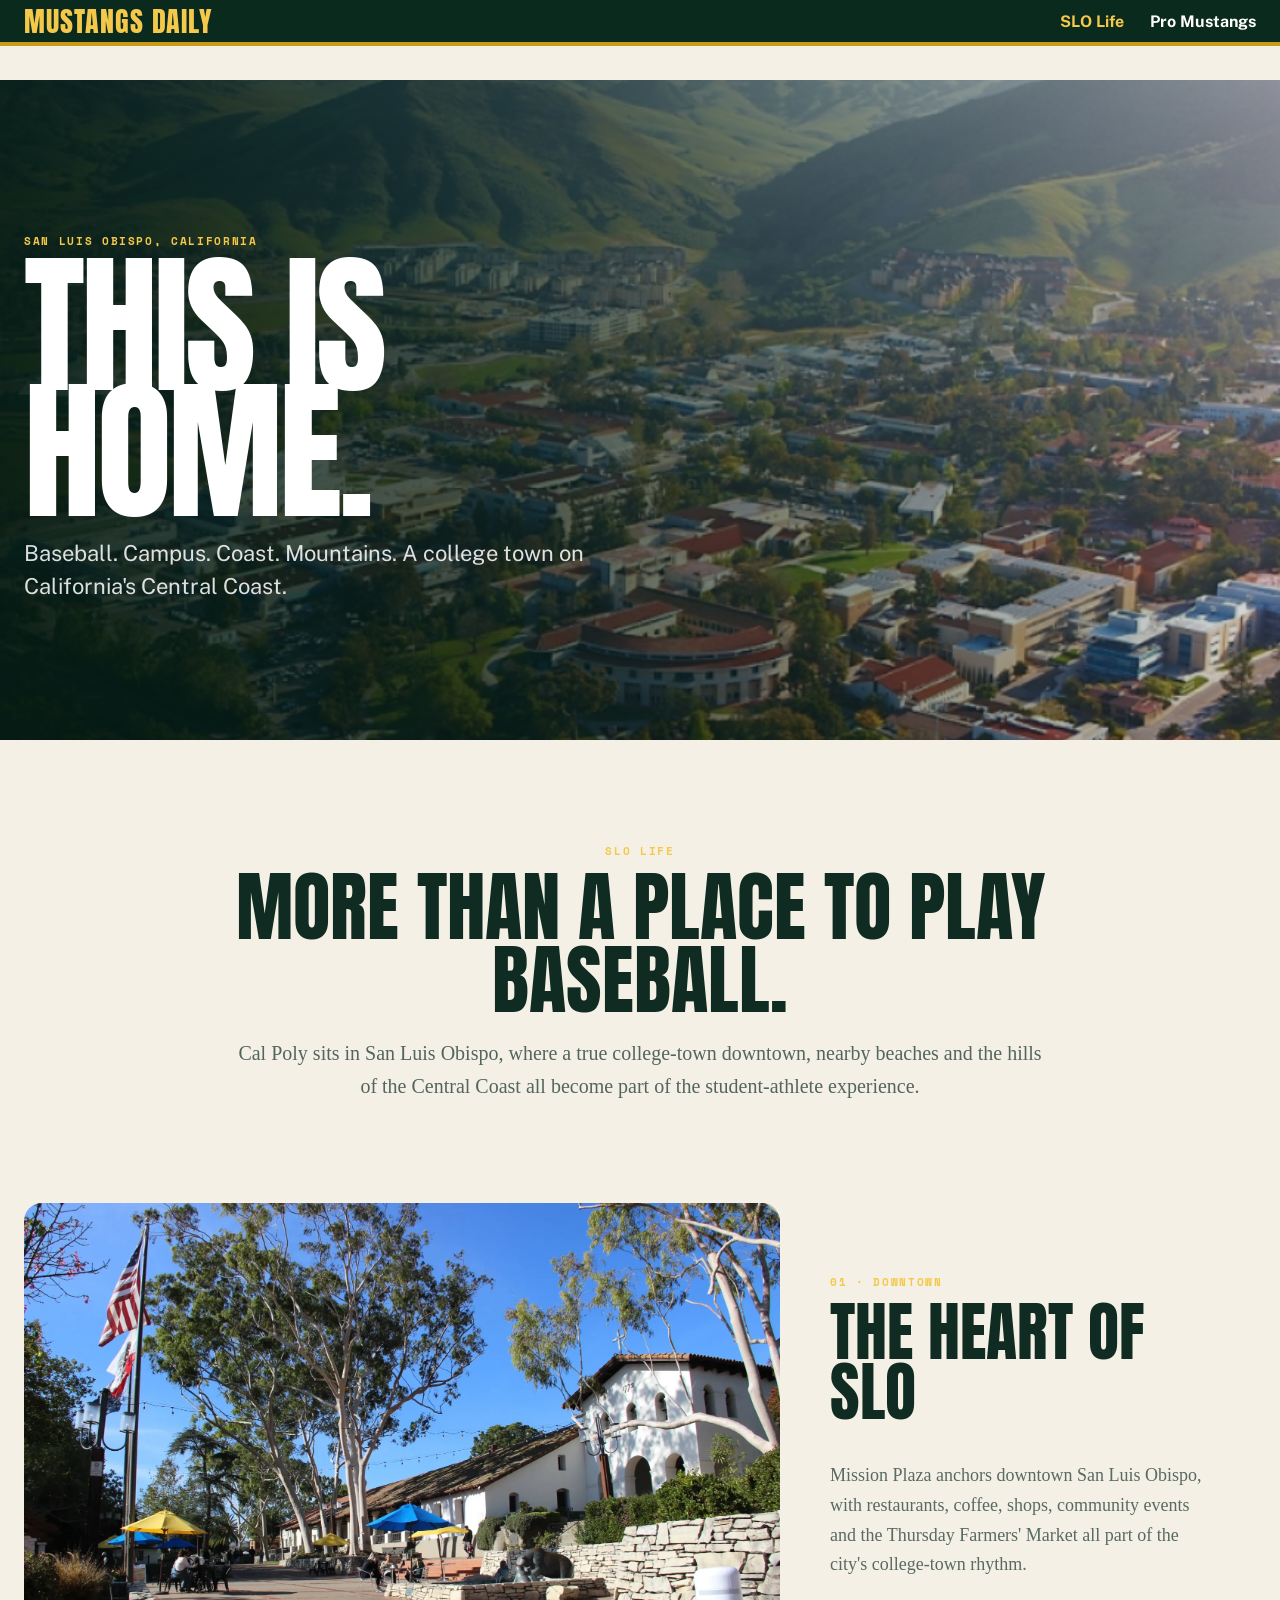
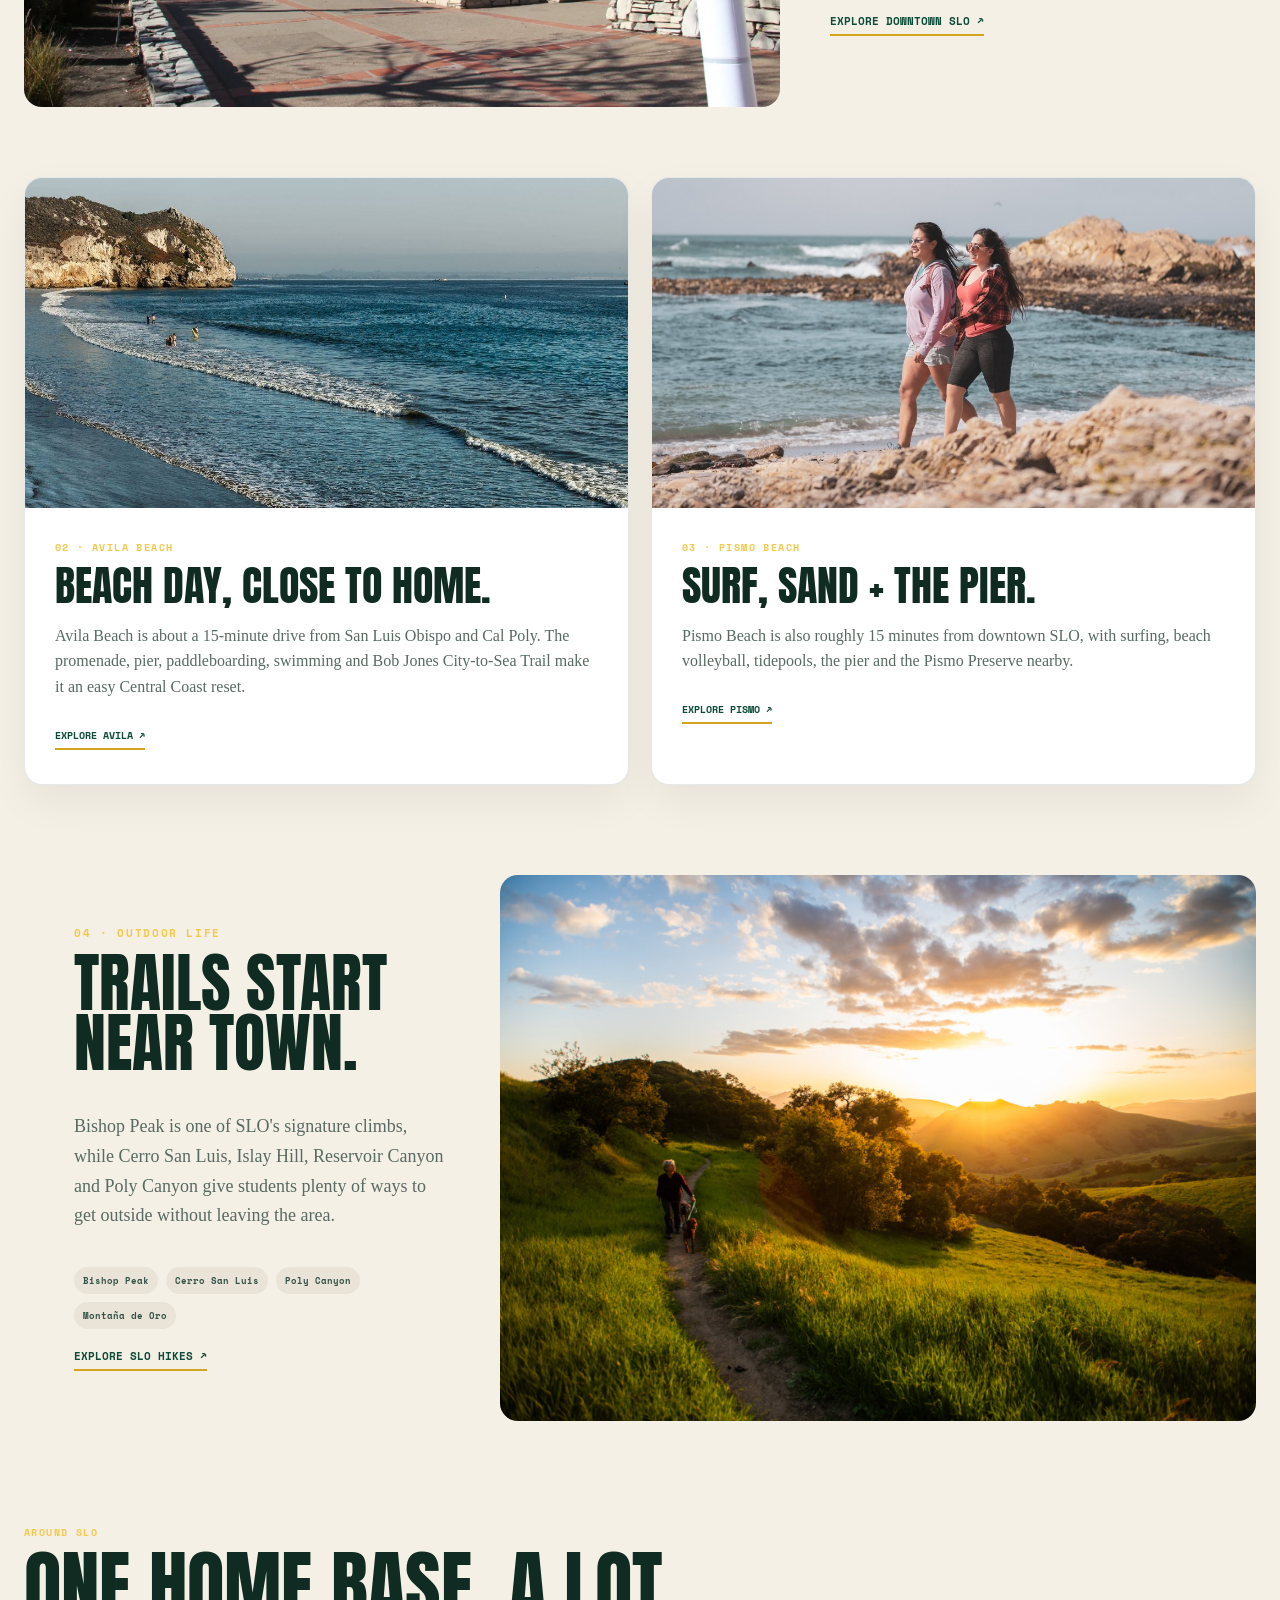
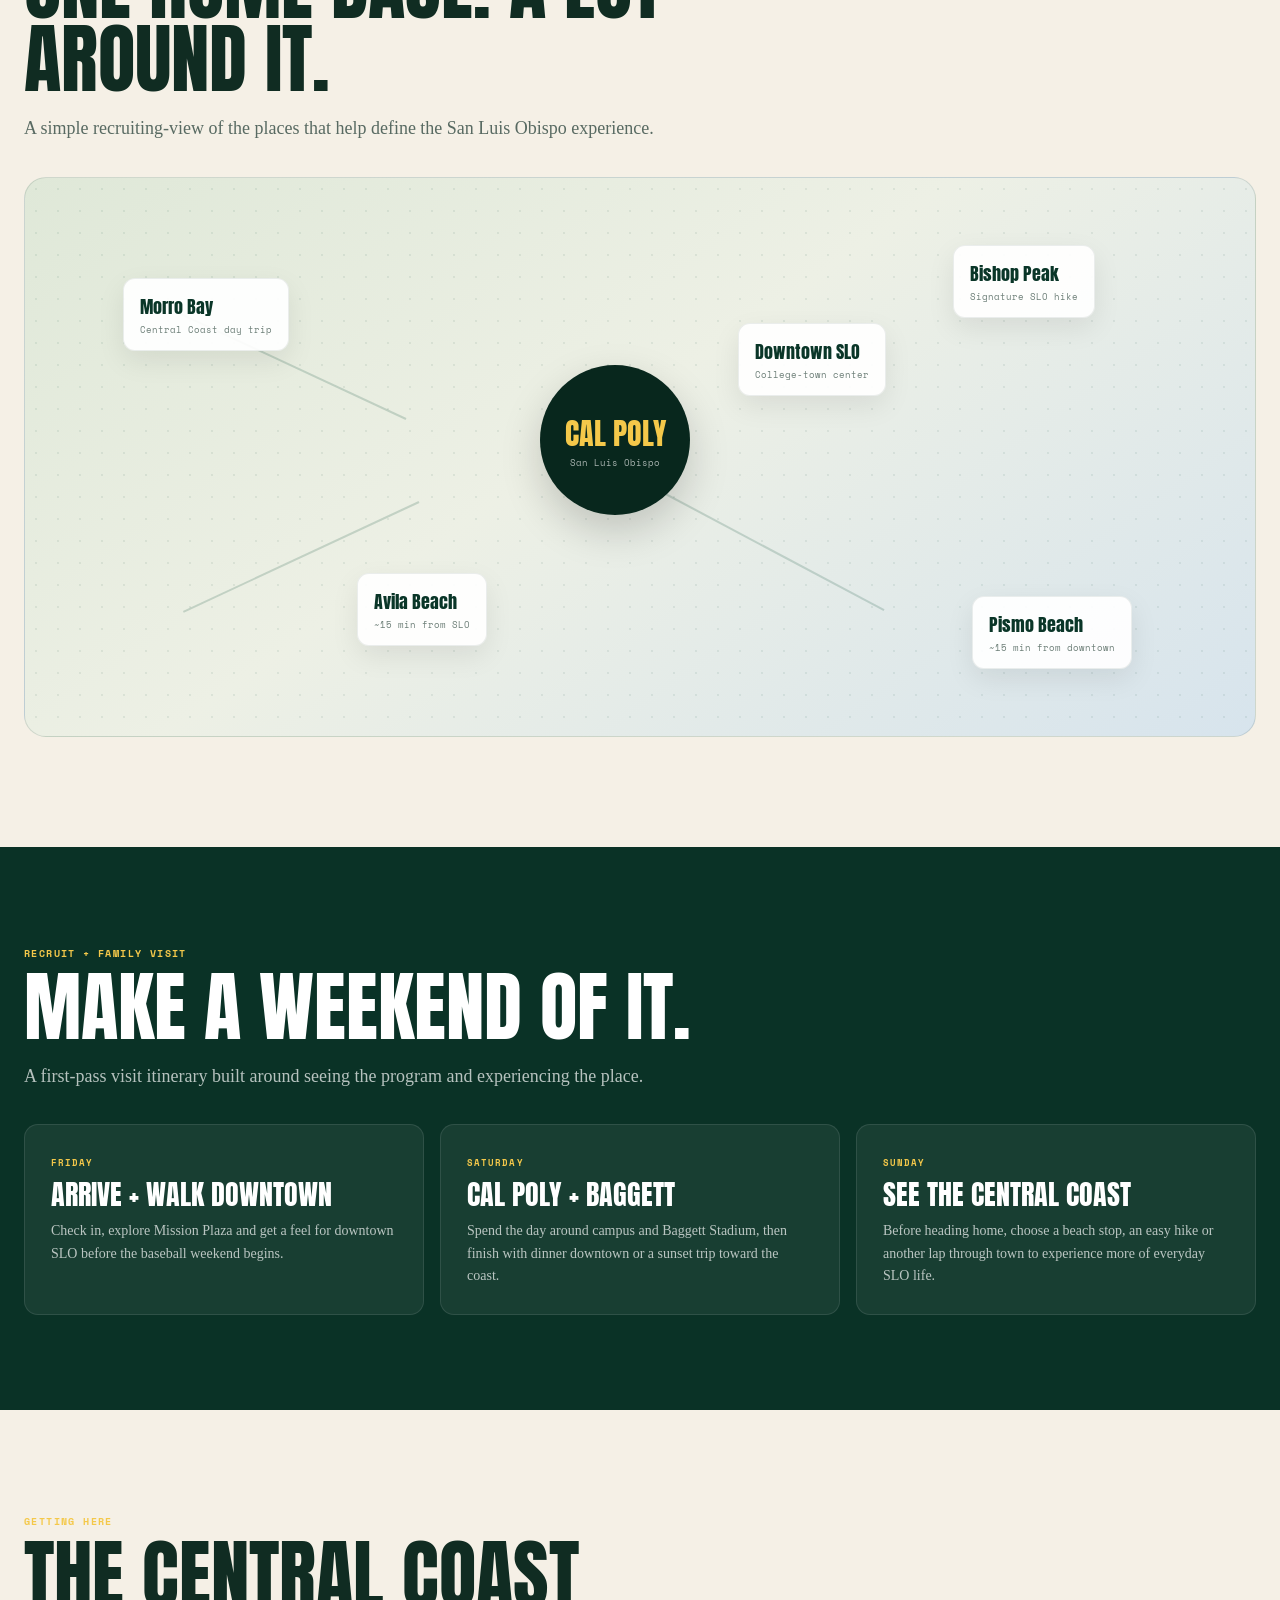
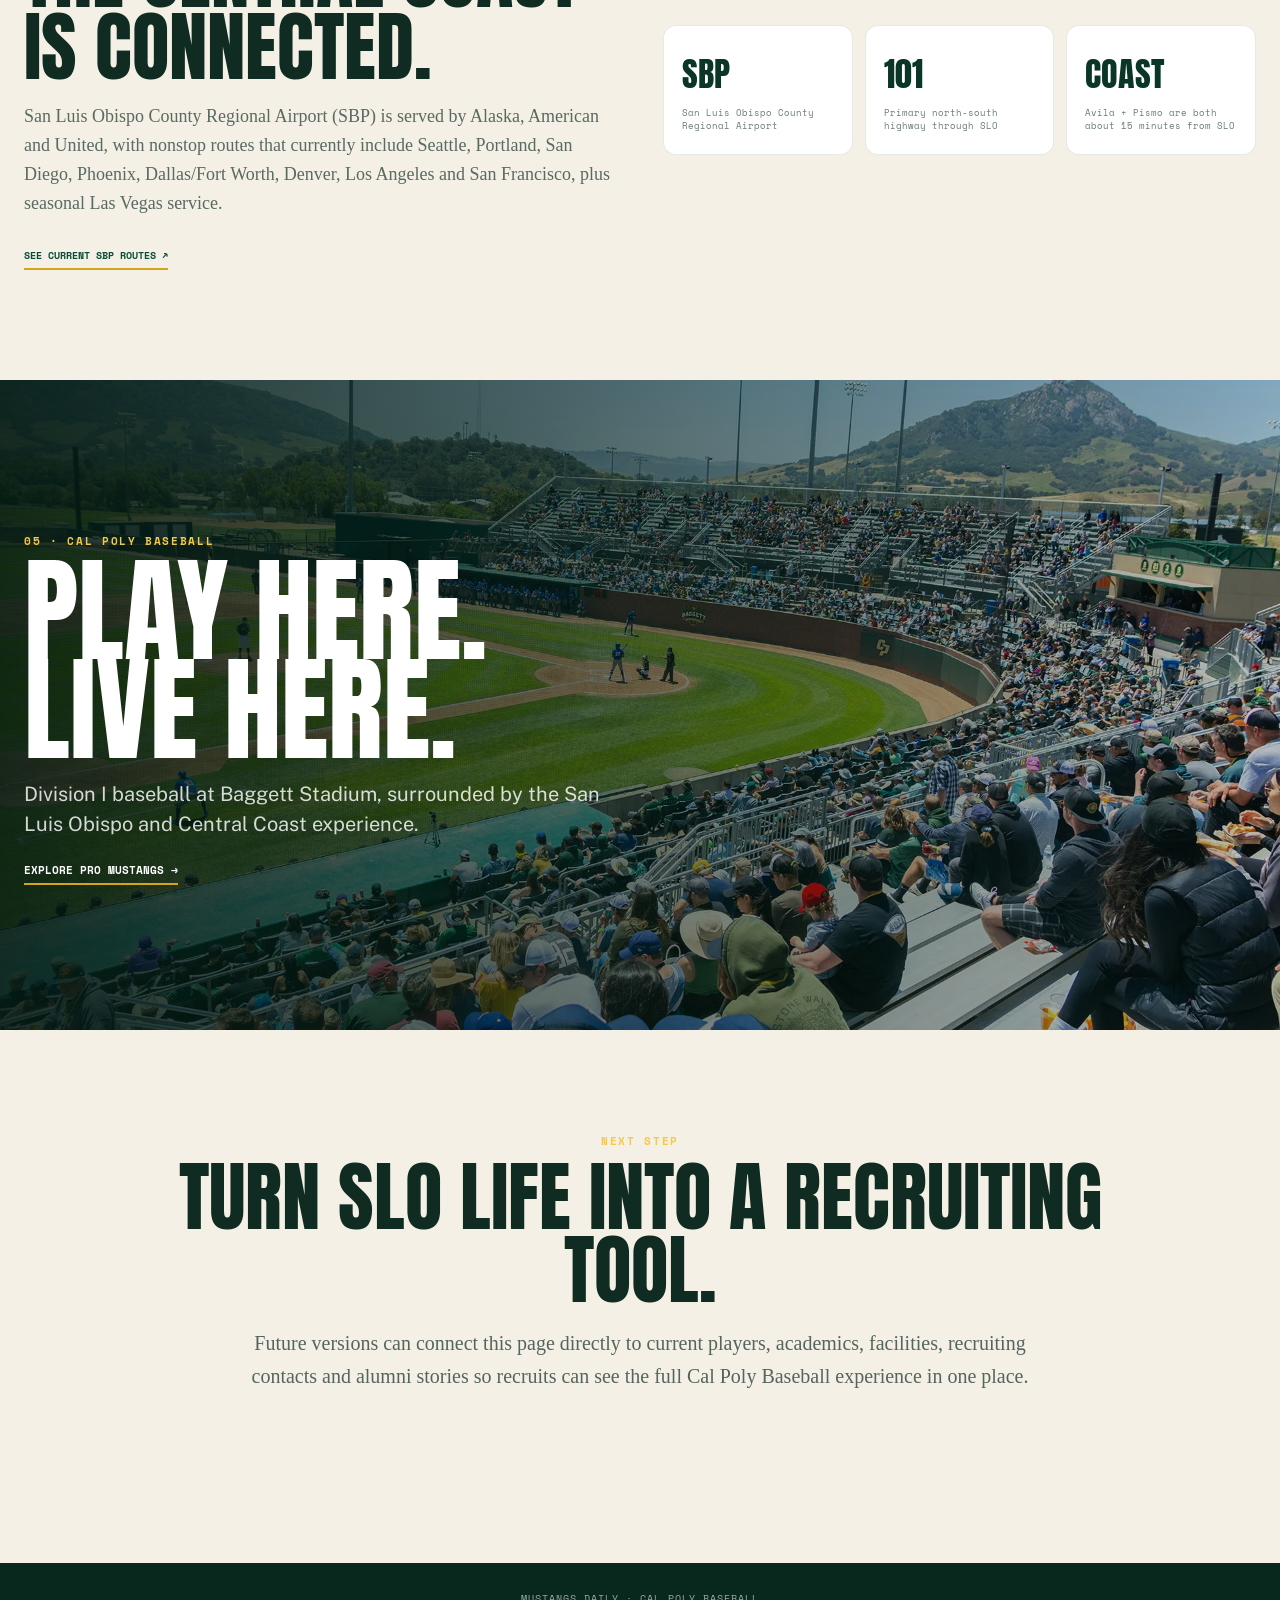
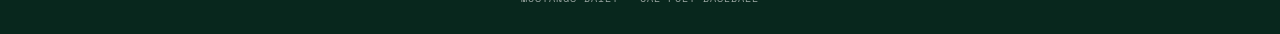
==== commit 6e1c1fc6: "slo life v2" ====
--- a/slo-life.html
+++ b/slo-life.html
@@ -16,6 +16,7 @@
     </nav>
   </div>
 </header>
+
 <main>
 <section class="slo-hero">
   <img src="assets/slo/campus.png" alt="Cal Poly campus and surrounding hills">
@@ -30,7 +31,7 @@
 <section class="slo-intro">
   <span class="slo-kicker">SLO LIFE</span>
   <h2>MORE THAN A PLACE TO PLAY BASEBALL.</h2>
-  <p>Cal Poly sits in San Luis Obispo, where a true college-town downtown, the Pacific coast and the hills of the Central Coast all become part of the student-athlete experience.</p>
+  <p>Cal Poly sits in San Luis Obispo, where a true college-town downtown, nearby beaches and the hills of the Central Coast all become part of the student-athlete experience.</p>
 </section>
 
 <section class="slo-feature">
@@ -38,35 +39,92 @@
   <div class="slo-feature-copy">
     <span>01 · Downtown</span>
     <h2>THE HEART OF SLO</h2>
-    <p>Mission Plaza anchors downtown San Luis Obispo, with shops, cafés, restaurants, community events and the city's year-round Thursday Farmers' Market nearby.</p>
+    <p>Mission Plaza anchors downtown San Luis Obispo, with restaurants, coffee, shops, community events and the Thursday Farmers' Market all part of the city's college-town rhythm.</p>
     <a href="https://visitslo.com/neighborhoods/meet-us-in-downtown/" target="_blank" rel="noopener">Explore Downtown SLO ↗</a>
   </div>
 </section>
 
-<section class="slo-feature reverse">
-  <div class="slo-feature-photo slo-coast-photo"><img src="assets/slo/morro.jpg" alt="Morro Rock on California's Central Coast"></div>
+<section class="slo-split-coast">
+  <article class="slo-coast-card">
+    <img src="assets/slo/avila.jpg" alt="Avila Beach">
+    <div class="slo-coast-copy">
+      <span>02 · Avila Beach</span>
+      <h2>BEACH DAY, CLOSE TO HOME.</h2>
+      <p>Avila Beach is about a 15-minute drive from San Luis Obispo and Cal Poly. The promenade, pier, paddleboarding, swimming and Bob Jones City-to-Sea Trail make it an easy Central Coast reset.</p>
+      <a href="https://visitslo.com/things-to-do/outdoor-activities/beaches-in-san-luis-obispo/avila-beach/" target="_blank" rel="noopener">Explore Avila ↗</a>
+    </div>
+  </article>
+
+  <article class="slo-coast-card">
+    <img src="assets/slo/pismo.jpg" alt="Pismo Beach coastline">
+    <div class="slo-coast-copy">
+      <span>03 · Pismo Beach</span>
+      <h2>SURF, SAND + THE PIER.</h2>
+      <p>Pismo Beach is also roughly 15 minutes from downtown SLO, with surfing, beach volleyball, tidepools, the pier and the Pismo Preserve nearby.</p>
+      <a href="https://visitslo.com/things-to-do/outdoor-activities/beaches-in-san-luis-obispo/pismo-beach/" target="_blank" rel="noopener">Explore Pismo ↗</a>
+    </div>
+  </article>
+</section>
+
+<section class="slo-feature reverse slo-outdoors">
+  <div class="slo-feature-photo"><img src="assets/slo/hiking.jpg" alt="Hiking in the hills around San Luis Obispo"></div>
   <div class="slo-feature-copy">
-    <span>02 · The Coast</span>
-    <h2>THE PACIFIC IS PART OF THE BACKDROP.</h2>
-    <p>From Morro Bay to the beach communities south of San Luis Obispo, the Central Coast puts ocean views, beach days and a distinctly California setting within the larger SLO experience.</p>
+    <span>04 · Outdoor Life</span>
+    <h2>TRAILS START NEAR TOWN.</h2>
+    <p>Bishop Peak is one of SLO's signature climbs, while Cerro San Luis, Islay Hill, Reservoir Canyon and Poly Canyon give students plenty of ways to get outside without leaving the area.</p>
+    <div class="slo-outdoor-tags">
+      <span>Bishop Peak</span><span>Cerro San Luis</span><span>Poly Canyon</span><span>Montaña de Oro</span>
+    </div>
+    <a href="https://visitslo.com/things-to-do/outdoor-activities/hiking/" target="_blank" rel="noopener">Explore SLO Hikes ↗</a>
   </div>
 </section>
 
-<section class="slo-feature">
-  <div class="slo-feature-photo"><img src="assets/slo/campus.png" alt="Cal Poly campus in San Luis Obispo"></div>
-  <div class="slo-feature-copy">
-    <span>03 · Campus + Outdoors</span>
-    <h2>BUILT INTO THE HILLS.</h2>
-    <p>Cal Poly's campus sits against the hills surrounding San Luis Obispo, creating an environment where campus life and the outdoors are never far apart.</p>
+<section class="slo-around">
+  <div class="slo-around-head">
+    <span>AROUND SLO</span>
+    <h2>ONE HOME BASE. A LOT AROUND IT.</h2>
+    <p>A simple recruiting-view of the places that help define the San Luis Obispo experience.</p>
+  </div>
+  <div class="slo-map-shell">
+    <div class="slo-map-line line-a"></div>
+    <div class="slo-map-line line-b"></div>
+    <div class="slo-map-line line-c"></div>
+    <div class="slo-map-center">
+      <strong>CAL POLY</strong>
+      <span>San Luis Obispo</span>
+    </div>
+    <div class="slo-map-point point-downtown"><b>Downtown SLO</b><span>College-town center</span></div>
+    <div class="slo-map-point point-avila"><b>Avila Beach</b><span>~15 min from SLO</span></div>
+    <div class="slo-map-point point-pismo"><b>Pismo Beach</b><span>~15 min from downtown</span></div>
+    <div class="slo-map-point point-morro"><b>Morro Bay</b><span>Central Coast day trip</span></div>
+    <div class="slo-map-point point-hike"><b>Bishop Peak</b><span>Signature SLO hike</span></div>
   </div>
 </section>
 
-<section class="slo-feature reverse">
-  <div class="slo-feature-photo"><img src="assets/slo/morro.jpg" alt="Central Coast scenery near San Luis Obispo"></div>
-  <div class="slo-feature-copy">
-    <span>04 · Central Coast</span>
-    <h2>YOUR BACKYARD GETS BIGGER.</h2>
-    <p>San Luis Obispo is a starting point for exploring the wider Central Coast — coastal towns, open space and communities that give a weekend in SLO a completely different feel from a typical college visit.</p>
+<section class="slo-weekend">
+  <div class="slo-weekend-head">
+    <span>RECRUIT + FAMILY VISIT</span>
+    <h2>MAKE A WEEKEND OF IT.</h2>
+    <p>A first-pass visit itinerary built around seeing the program and experiencing the place.</p>
+  </div>
+  <div class="slo-itinerary-grid">
+    <article><span>FRIDAY</span><h3>ARRIVE + WALK DOWNTOWN</h3><p>Check in, explore Mission Plaza and get a feel for downtown SLO before the baseball weekend begins.</p></article>
+    <article><span>SATURDAY</span><h3>CAL POLY + BAGGETT</h3><p>Spend the day around campus and Baggett Stadium, then finish with dinner downtown or a sunset trip toward the coast.</p></article>
+    <article><span>SUNDAY</span><h3>SEE THE CENTRAL COAST</h3><p>Before heading home, choose a beach stop, an easy hike or another lap through town to experience more of everyday SLO life.</p></article>
+  </div>
+</section>
+
+<section class="slo-travel">
+  <div class="slo-travel-copy">
+    <span>GETTING HERE</span>
+    <h2>THE CENTRAL COAST IS CONNECTED.</h2>
+    <p>San Luis Obispo County Regional Airport (SBP) is served by Alaska, American and United, with nonstop routes that currently include Seattle, Portland, San Diego, Phoenix, Dallas/Fort Worth, Denver, Los Angeles and San Francisco, plus seasonal Las Vegas service.</p>
+    <a href="https://sloairport.com/airline-information/" target="_blank" rel="noopener">See current SBP routes ↗</a>
+  </div>
+  <div class="slo-travel-grid">
+    <div><b>SBP</b><span>San Luis Obispo County Regional Airport</span></div>
+    <div><b>101</b><span>Primary north-south highway through SLO</span></div>
+    <div><b>COAST</b><span>Avila + Pismo are both about 15 minutes from SLO</span></div>
   </div>
 </section>
 
@@ -82,11 +140,12 @@
 </section>
 
 <section class="slo-next">
-  <span>COMING NEXT</span>
-  <h2>BUILD YOUR SLO WEEKEND.</h2>
-  <p>Future versions can add a recruit-and-family visit guide, interactive map, beaches, hikes, places to eat, travel information and more of the day-to-day SLO experience.</p>
+  <span>NEXT STEP</span>
+  <h2>TURN SLO LIFE INTO A RECRUITING TOOL.</h2>
+  <p>Future versions can connect this page directly to current players, academics, facilities, recruiting contacts and alumni stories so recruits can see the full Cal Poly Baseball experience in one place.</p>
 </section>
 </main>
+
 <footer class="slo-footer">MUSTANGS DAILY · CAL POLY BASEBALL</footer>
 </body>
 </html>
--- a/styles.css
+++ b/styles.css
@@ -383,3 +383,53 @@
 @media(max-width:800px){.slo-hero{min-height:570px}.slo-hero-copy{padding-top:120px}.slo-feature,.slo-feature.reverse{grid-template-columns:1fr}.slo-feature.reverse .slo-feature-photo{order:0}.slo-feature-copy{padding:32px 6px 10px}.slo-feature-photo{min-height:340px}.slo-nav{gap:14px}.slo-topbar .brand{font-size:22px}}
 
 .slo-life-nav-link{color:#fff;text-decoration:none;font-weight:700;margin-right:24px}.slo-life-nav-link:hover{color:var(--bright)}
+
+/* V5.32 — SLO Life V2 additions */
+.slo-split-coast{max-width:1320px;margin:0 auto 90px;padding:0 24px;display:grid;grid-template-columns:1fr 1fr;gap:22px}
+.slo-coast-card{overflow:hidden;border-radius:18px;background:#fff;border:1px solid rgba(7,43,32,.1);box-shadow:0 16px 40px rgba(0,0,0,.06)}
+.slo-coast-card>img{width:100%;height:330px;object-fit:cover;display:block}
+.slo-coast-copy{padding:28px 30px 34px}
+.slo-coast-copy>span,.slo-around-head>span,.slo-weekend-head>span,.slo-travel-copy>span{font:700 10px 'Space Mono';letter-spacing:.14em;color:var(--bright);text-transform:uppercase}
+.slo-coast-copy h2{margin:10px 0 14px;font:400 42px/1 'Anton'}
+.slo-coast-copy p{font:16px/1.6 Georgia,serif;color:#586a62}
+.slo-coast-copy a,.slo-travel-copy a{display:inline-block;margin-top:12px;color:#0b4b37;text-decoration:none;font:700 10px 'Space Mono';text-transform:uppercase;border-bottom:2px solid #d3a51e;padding-bottom:5px}
+.slo-outdoor-tags{display:flex;flex-wrap:wrap;gap:8px;margin:18px 0 4px}
+.slo-outdoor-tags span{padding:7px 9px;border-radius:999px;background:#e9e3d8;font:700 9px 'Space Mono';color:#345247}
+
+.slo-around{max-width:1320px;margin:100px auto;padding:0 24px}
+.slo-around-head,.slo-weekend-head{max-width:850px;margin-bottom:34px}
+.slo-around-head h2,.slo-weekend-head h2,.slo-travel-copy h2{margin:10px 0 14px;font:400 clamp(44px,6vw,78px)/.95 'Anton'}
+.slo-around-head p,.slo-weekend-head p,.slo-travel-copy p{font:18px/1.6 Georgia,serif;color:#586a62}
+.slo-map-shell{position:relative;min-height:560px;border-radius:22px;overflow:hidden;background:linear-gradient(145deg,#dfe8d8 0%,#edf0e5 46%,#d7e4ed 100%);border:1px solid rgba(7,43,32,.12)}
+.slo-map-shell::before{content:'';position:absolute;inset:0;background-image:radial-gradient(rgba(10,70,52,.08) 1px,transparent 1px);background-size:22px 22px}
+.slo-map-center{position:absolute;left:48%;top:47%;transform:translate(-50%,-50%);width:150px;height:150px;border-radius:50%;background:#08271d;color:#fff;display:grid;place-content:center;text-align:center;box-shadow:0 16px 40px rgba(0,0,0,.18);z-index:2}
+.slo-map-center strong{font:400 30px 'Anton';color:var(--bright)}
+.slo-map-center span{font:9px 'Space Mono';color:rgba(255,255,255,.65)}
+.slo-map-point{position:absolute;z-index:2;padding:14px 16px;border-radius:12px;background:rgba(255,255,255,.92);box-shadow:0 10px 28px rgba(0,0,0,.08);border:1px solid rgba(7,43,32,.08)}
+.slo-map-point b{display:block;font:400 18px 'Anton';color:#0a3628}
+.slo-map-point span{display:block;margin-top:3px;font:9px 'Space Mono';color:#6b7d76}
+.point-downtown{left:58%;top:26%}.point-avila{left:27%;bottom:16%}.point-pismo{right:10%;bottom:12%}.point-morro{left:8%;top:18%}.point-hike{right:13%;top:12%}
+.slo-map-line{position:absolute;height:2px;background:rgba(9,73,54,.18);transform-origin:left center}.line-a{width:260px;left:32%;top:58%;transform:rotate(155deg)}.line-b{width:290px;left:49%;top:53%;transform:rotate(28deg)}.line-c{width:250px;left:31%;top:43%;transform:rotate(205deg)}
+
+.slo-weekend{background:#0a3226;color:#fff;padding:95px max(24px,calc((100vw - 1320px)/2));margin-top:110px}
+.slo-weekend-head p{color:rgba(255,255,255,.7)}
+.slo-itinerary-grid{display:grid;grid-template-columns:repeat(3,1fr);gap:16px}
+.slo-itinerary-grid article{padding:26px;border-radius:14px;background:rgba(255,255,255,.06);border:1px solid rgba(255,255,255,.1)}
+.slo-itinerary-grid span{font:700 9px 'Space Mono';letter-spacing:.12em;color:var(--bright)}
+.slo-itinerary-grid h3{margin:10px 0 12px;font:400 28px/1 'Anton'}
+.slo-itinerary-grid p{margin:0;font:14px/1.6 Georgia,serif;color:rgba(255,255,255,.7)}
+
+.slo-travel{max-width:1320px;margin:100px auto;padding:0 24px;display:grid;grid-template-columns:1fr 1fr;gap:46px;align-items:center}
+.slo-travel-grid{display:grid;grid-template-columns:repeat(3,1fr);gap:12px}
+.slo-travel-grid div{padding:22px 18px;border-radius:13px;background:#fff;border:1px solid rgba(7,43,32,.1)}
+.slo-travel-grid b{display:block;font:400 34px 'Anton';color:#0a3628}
+.slo-travel-grid span{display:block;margin-top:7px;font:9px/1.45 'Space Mono';color:#687a72}
+
+@media(max-width:900px){
+  .slo-split-coast{grid-template-columns:1fr}
+  .slo-itinerary-grid{grid-template-columns:1fr}
+  .slo-travel{grid-template-columns:1fr}
+  .slo-travel-grid{grid-template-columns:1fr}
+  .slo-map-shell{min-height:700px}
+  .point-morro{left:7%;top:10%}.point-hike{right:7%;top:20%}.point-downtown{left:55%;top:36%}.point-avila{left:8%;bottom:18%}.point-pismo{right:7%;bottom:8%}
+}
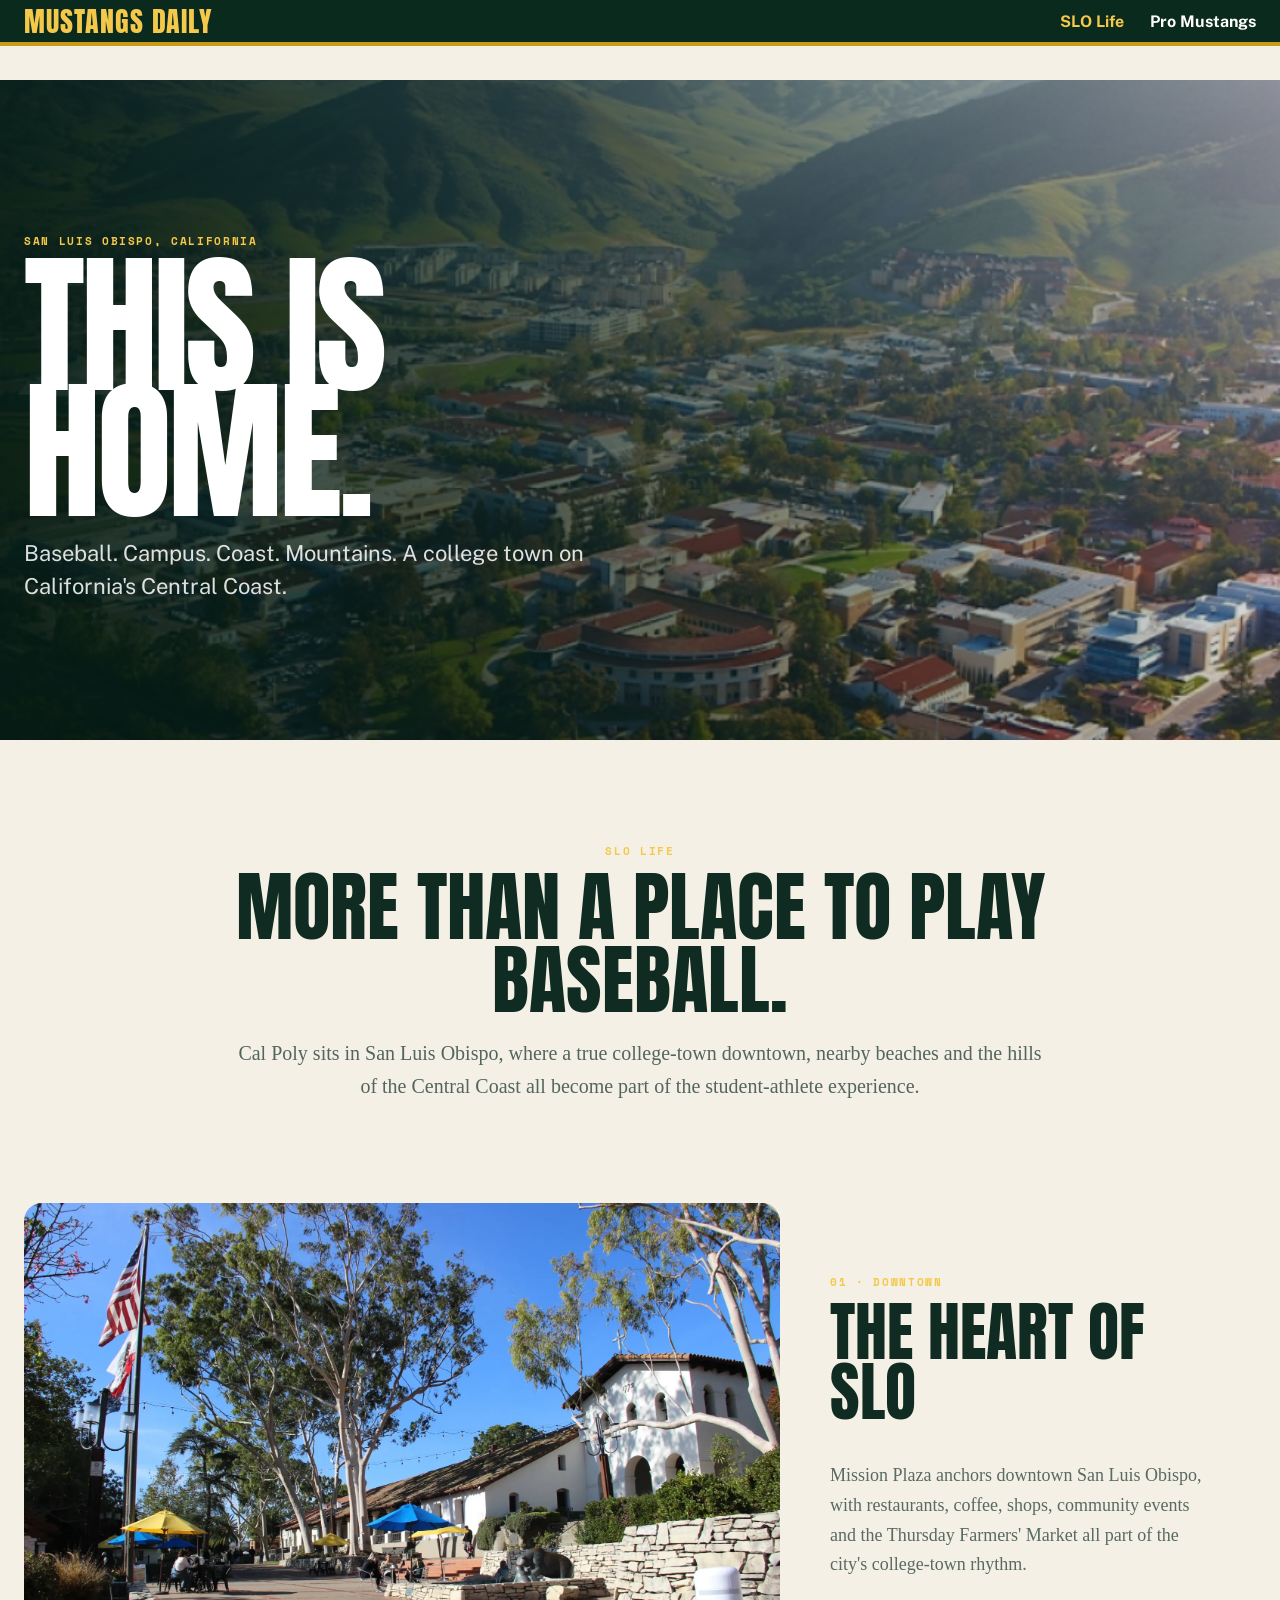
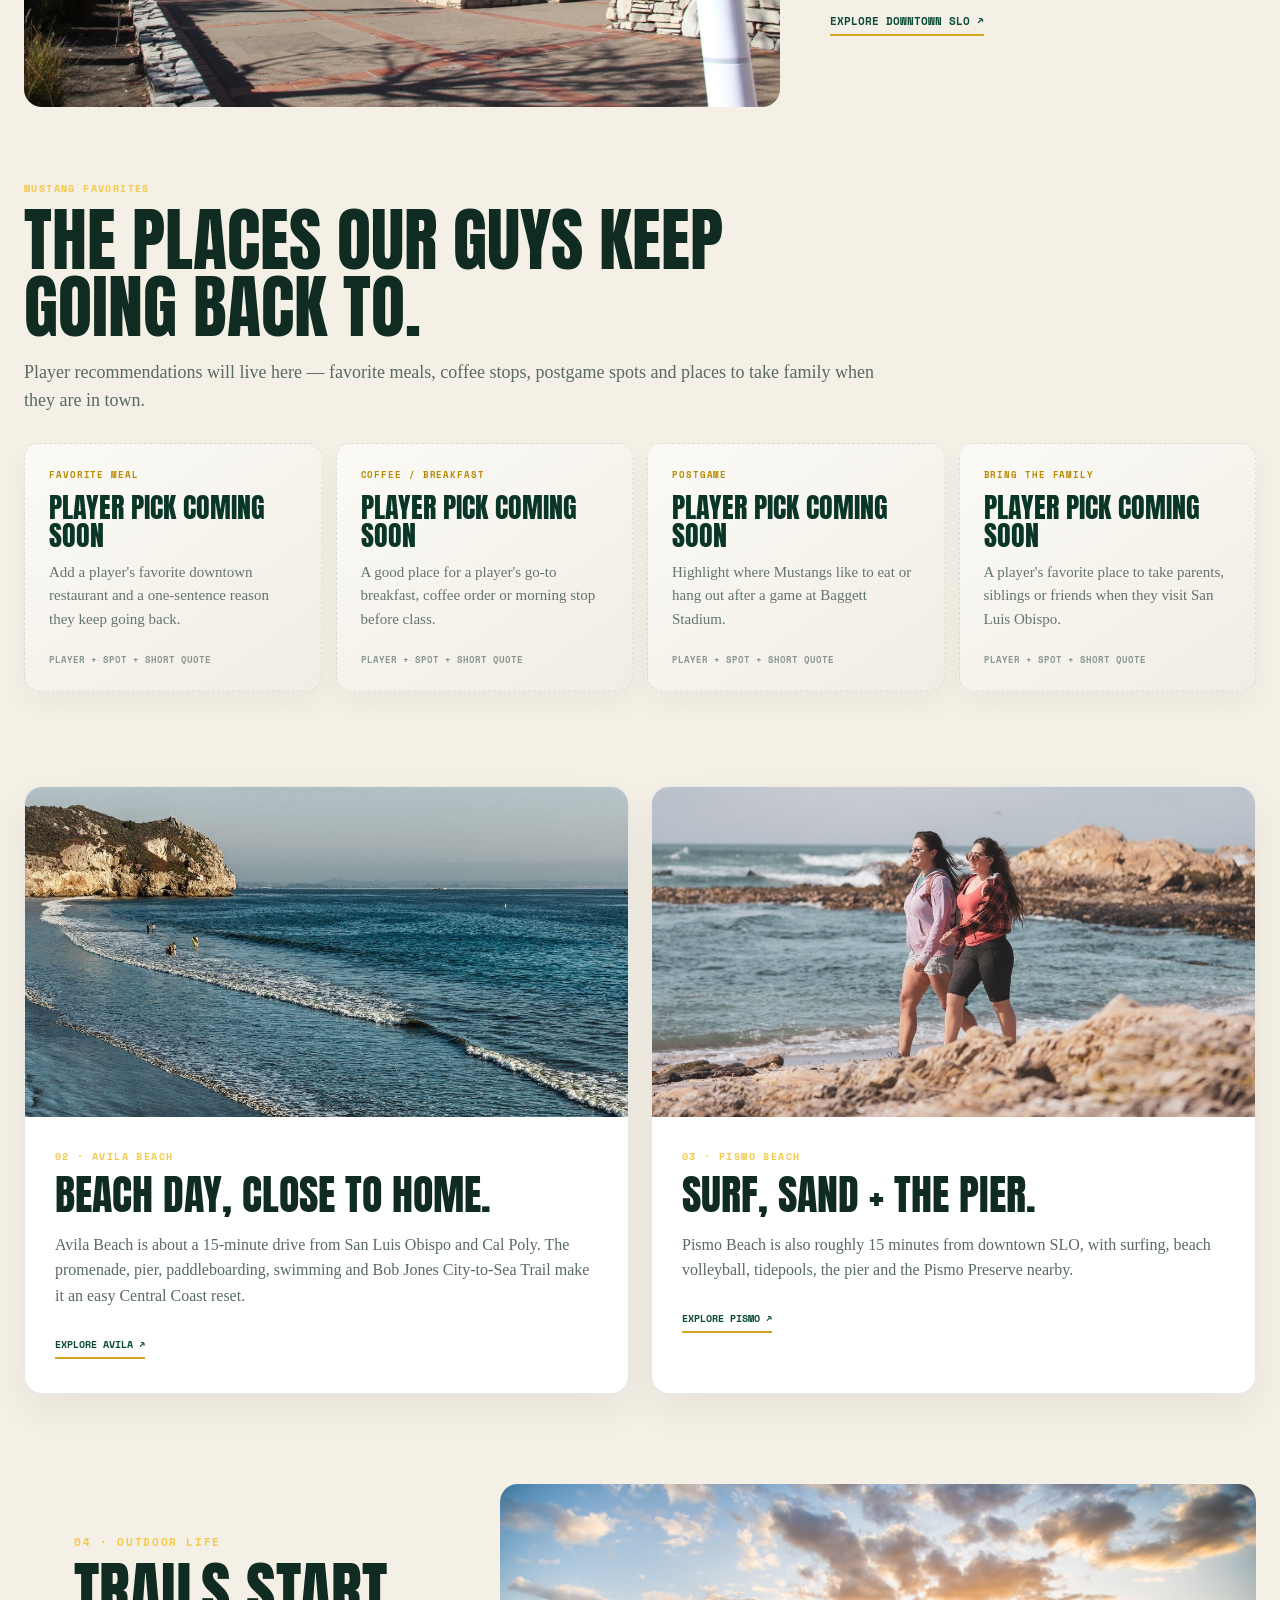
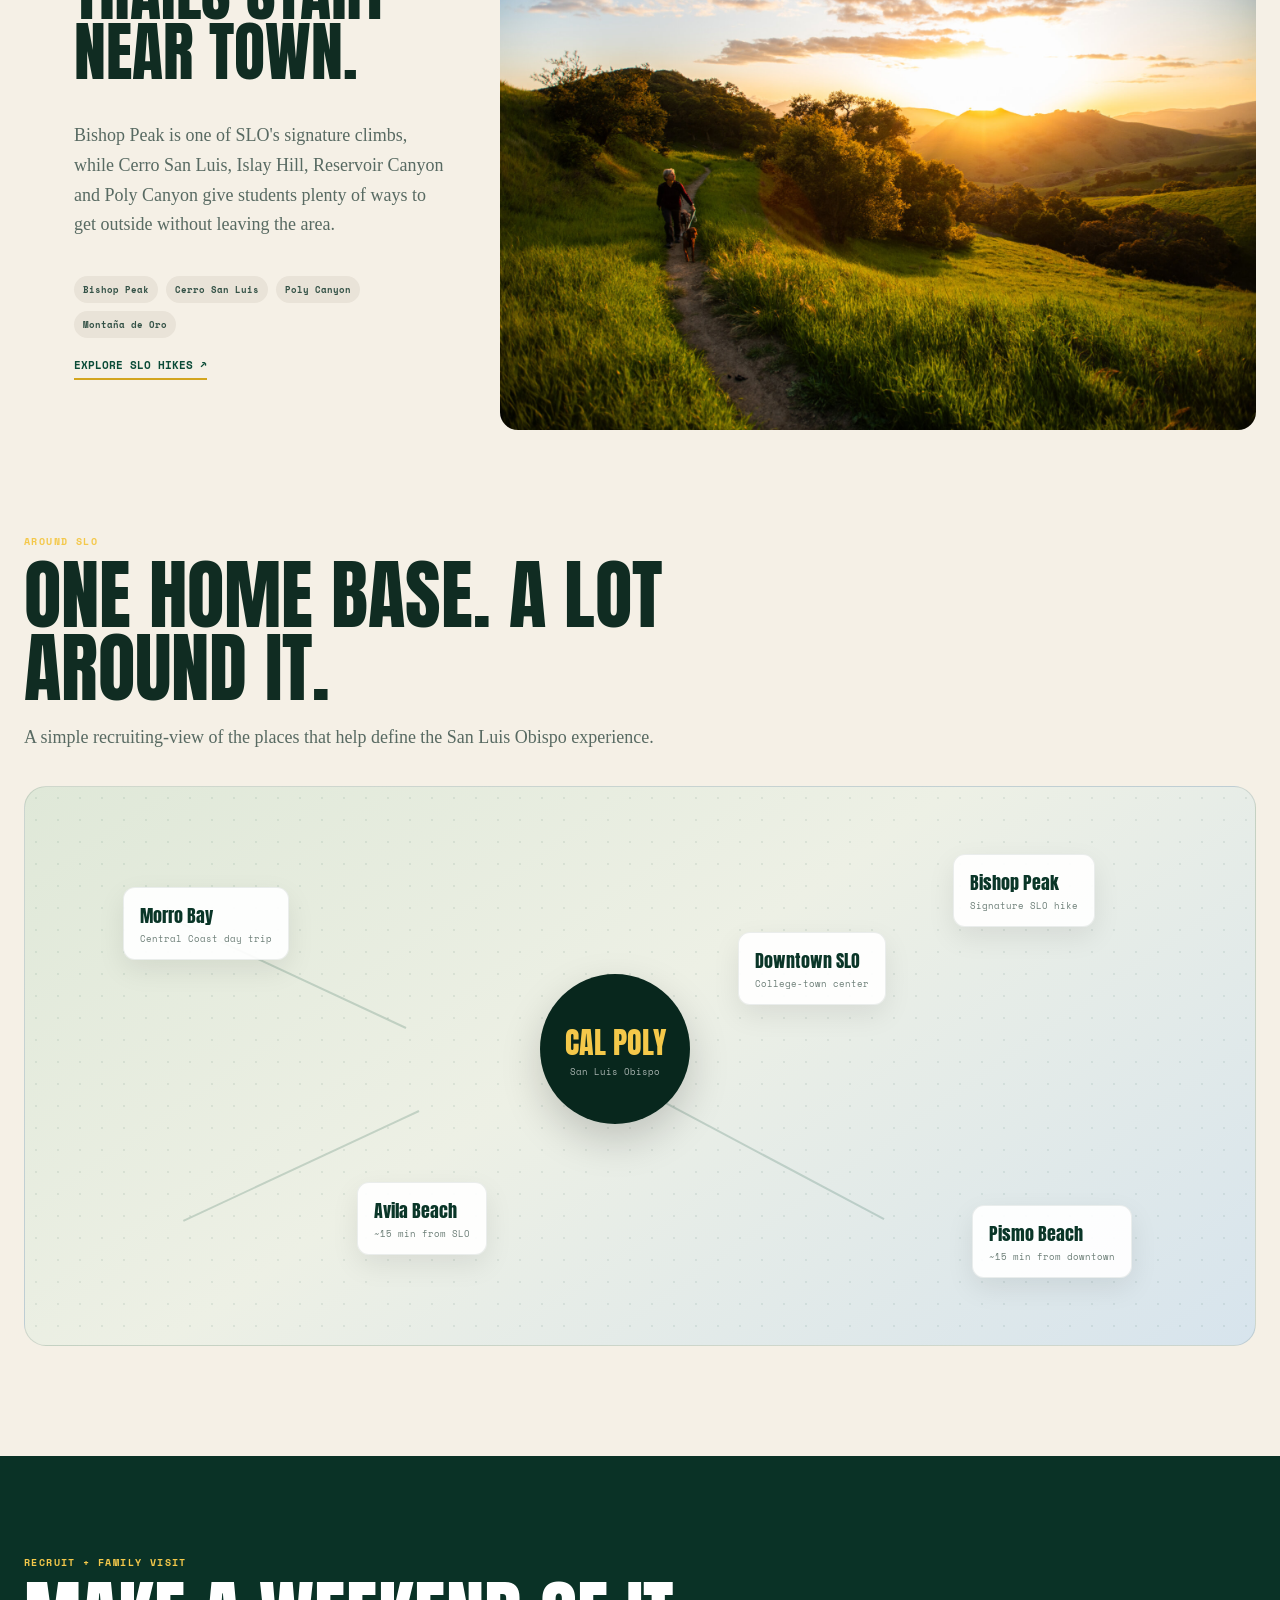
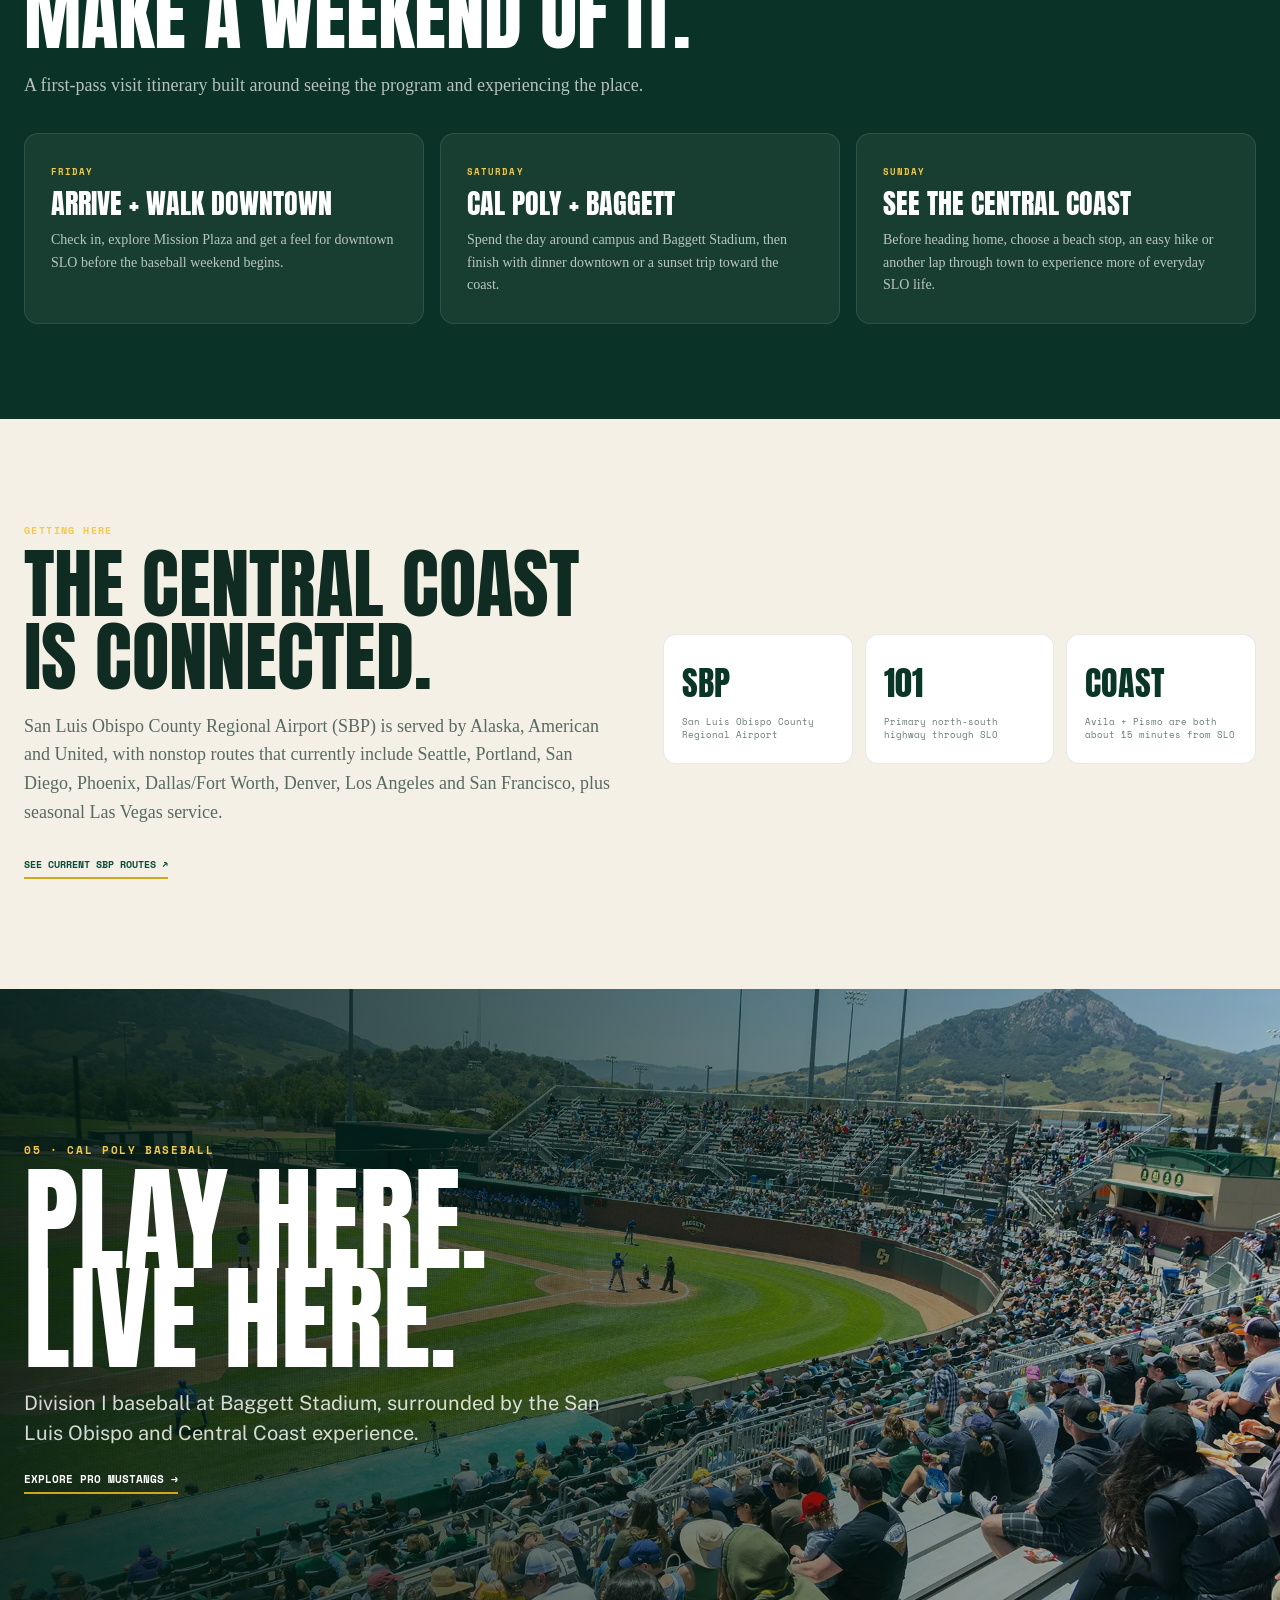
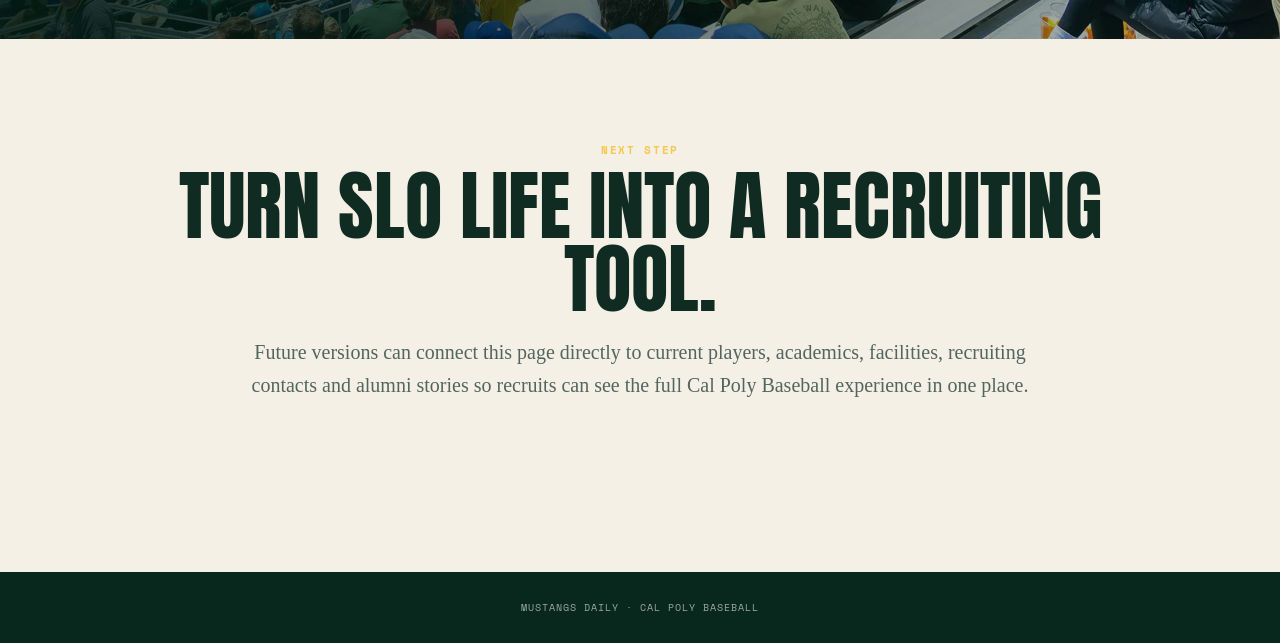
==== commit 27d1871b: "player highlights downtown" ====
--- a/slo-life.html
+++ b/slo-life.html
@@ -41,6 +41,44 @@
     <h2>THE HEART OF SLO</h2>
     <p>Mission Plaza anchors downtown San Luis Obispo, with restaurants, coffee, shops, community events and the Thursday Farmers' Market all part of the city's college-town rhythm.</p>
     <a href="https://visitslo.com/neighborhoods/meet-us-in-downtown/" target="_blank" rel="noopener">Explore Downtown SLO ↗</a>
+  </div>
+</section>
+
+<section class="slo-favorites">
+  <div class="slo-favorites-head">
+    <span>MUSTANG FAVORITES</span>
+    <h2>THE PLACES OUR GUYS KEEP GOING BACK TO.</h2>
+    <p>Player recommendations will live here — favorite meals, coffee stops, postgame spots and places to take family when they are in town.</p>
+  </div>
+
+  <div class="slo-favorites-grid">
+    <article class="slo-favorite-card placeholder">
+      <div class="slo-favorite-category">Favorite Meal</div>
+      <h3>PLAYER PICK COMING SOON</h3>
+      <p>Add a player's favorite downtown restaurant and a one-sentence reason they keep going back.</p>
+      <span>Player + spot + short quote</span>
+    </article>
+
+    <article class="slo-favorite-card placeholder">
+      <div class="slo-favorite-category">Coffee / Breakfast</div>
+      <h3>PLAYER PICK COMING SOON</h3>
+      <p>A good place for a player's go-to breakfast, coffee order or morning stop before class.</p>
+      <span>Player + spot + short quote</span>
+    </article>
+
+    <article class="slo-favorite-card placeholder">
+      <div class="slo-favorite-category">Postgame</div>
+      <h3>PLAYER PICK COMING SOON</h3>
+      <p>Highlight where Mustangs like to eat or hang out after a game at Baggett Stadium.</p>
+      <span>Player + spot + short quote</span>
+    </article>
+
+    <article class="slo-favorite-card placeholder">
+      <div class="slo-favorite-category">Bring the Family</div>
+      <h3>PLAYER PICK COMING SOON</h3>
+      <p>A player's favorite place to take parents, siblings or friends when they visit San Luis Obispo.</p>
+      <span>Player + spot + short quote</span>
+    </article>
   </div>
 </section>
 
--- a/styles.css
+++ b/styles.css
@@ -433,3 +433,19 @@
   .slo-map-shell{min-height:700px}
   .point-morro{left:7%;top:10%}.point-hike{right:7%;top:20%}.point-downtown{left:55%;top:36%}.point-avila{left:8%;bottom:18%}.point-pismo{right:7%;bottom:8%}
 }
+
+/* V5.33 — Mustang Favorites */
+.slo-favorites{max-width:1320px;margin:0 auto 95px;padding:0 24px}
+.slo-favorites-head{max-width:850px;margin-bottom:28px}
+.slo-favorites-head>span{font:700 10px 'Space Mono';letter-spacing:.14em;text-transform:uppercase;color:var(--bright)}
+.slo-favorites-head h2{margin:10px 0 14px;font:400 clamp(42px,5.5vw,72px)/.95 'Anton'}
+.slo-favorites-head p{font:18px/1.6 Georgia,serif;color:#586a62}
+.slo-favorites-grid{display:grid;grid-template-columns:repeat(4,1fr);gap:14px}
+.slo-favorite-card{min-height:245px;padding:24px;border-radius:15px;background:#fff;border:1px solid rgba(7,43,32,.1);box-shadow:0 12px 28px rgba(0,0,0,.045);display:flex;flex-direction:column}
+.slo-favorite-category{font:700 9px 'Space Mono';letter-spacing:.1em;text-transform:uppercase;color:#b88900}
+.slo-favorite-card h3{margin:12px 0 12px;font:400 28px/1 'Anton';color:#0a3628}
+.slo-favorite-card p{margin:0;font:15px/1.55 Georgia,serif;color:#63756d}
+.slo-favorite-card>span{margin-top:auto;padding-top:22px;font:700 9px 'Space Mono';text-transform:uppercase;color:#87968f}
+.slo-favorite-card.placeholder{background:linear-gradient(145deg,#fbfaf6,#f1ede4);border-style:dashed}
+@media(max-width:1000px){.slo-favorites-grid{grid-template-columns:repeat(2,1fr)}}
+@media(max-width:620px){.slo-favorites-grid{grid-template-columns:1fr}}
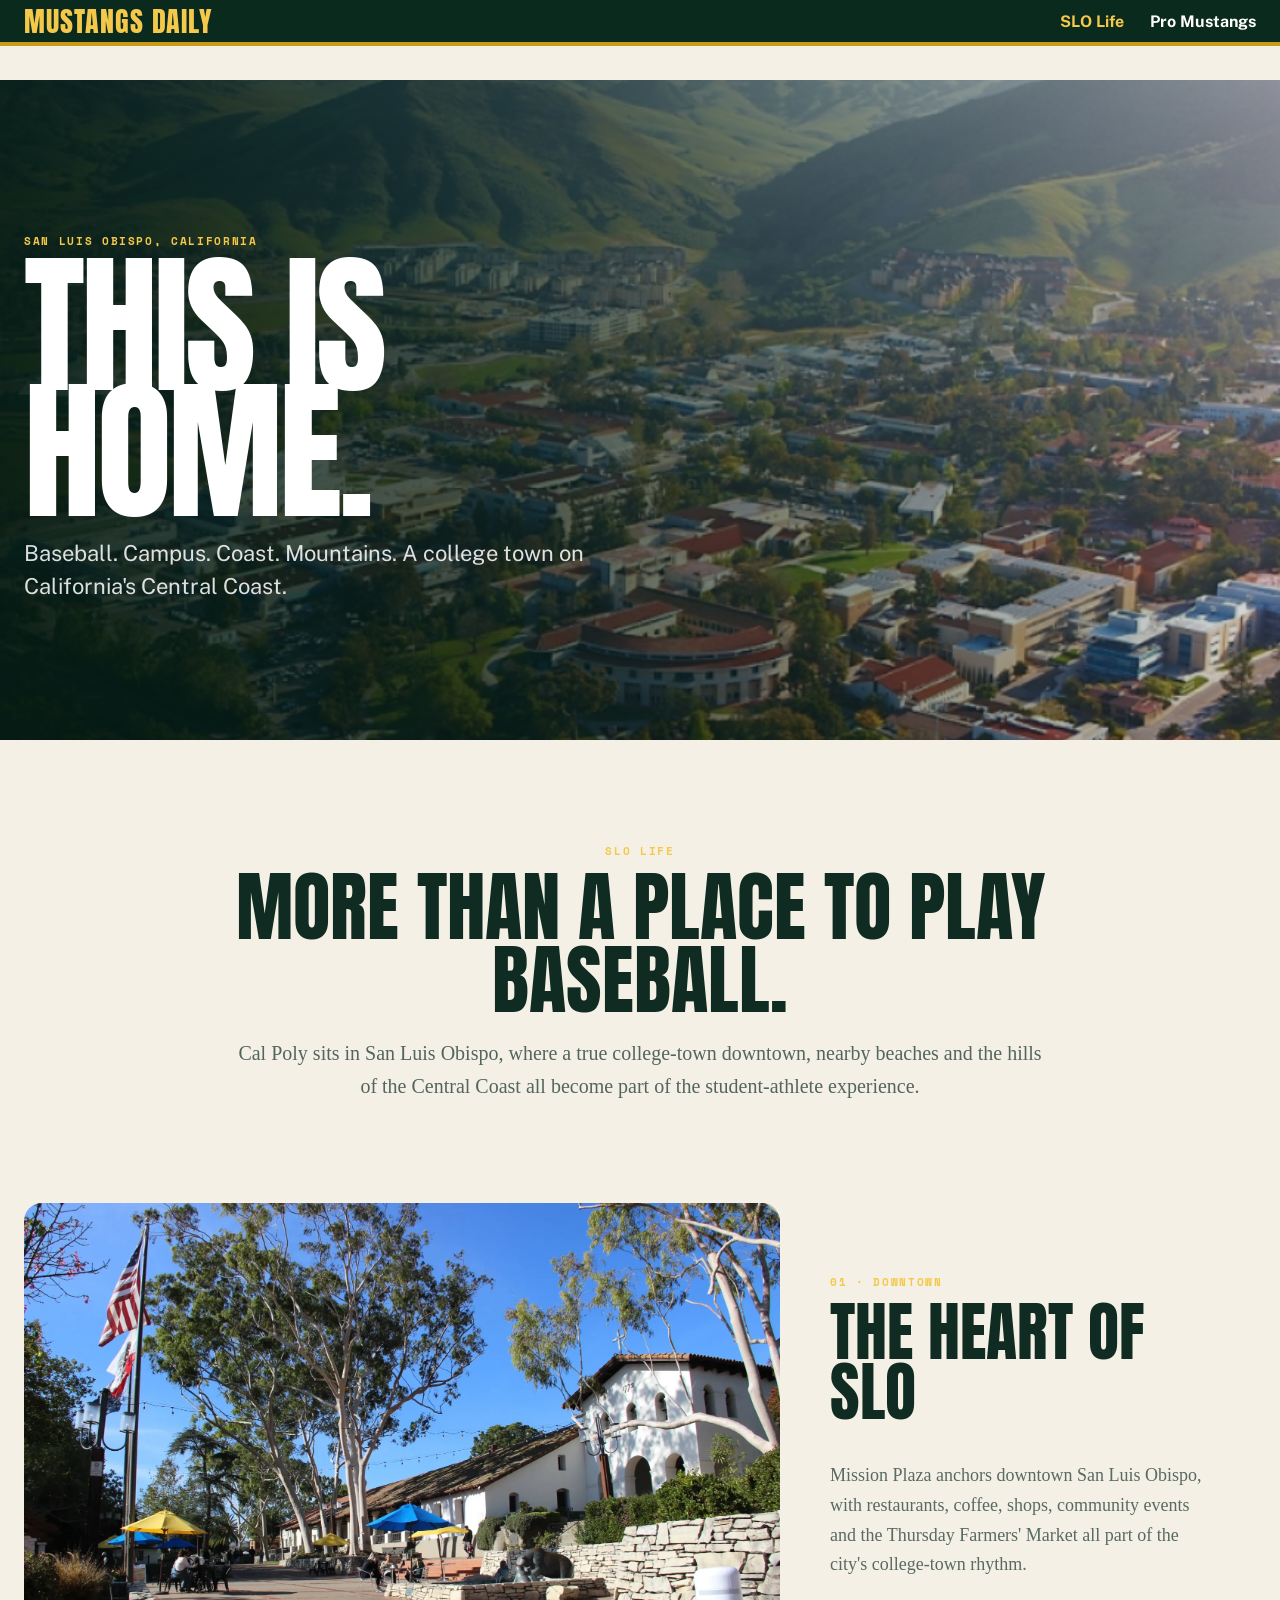
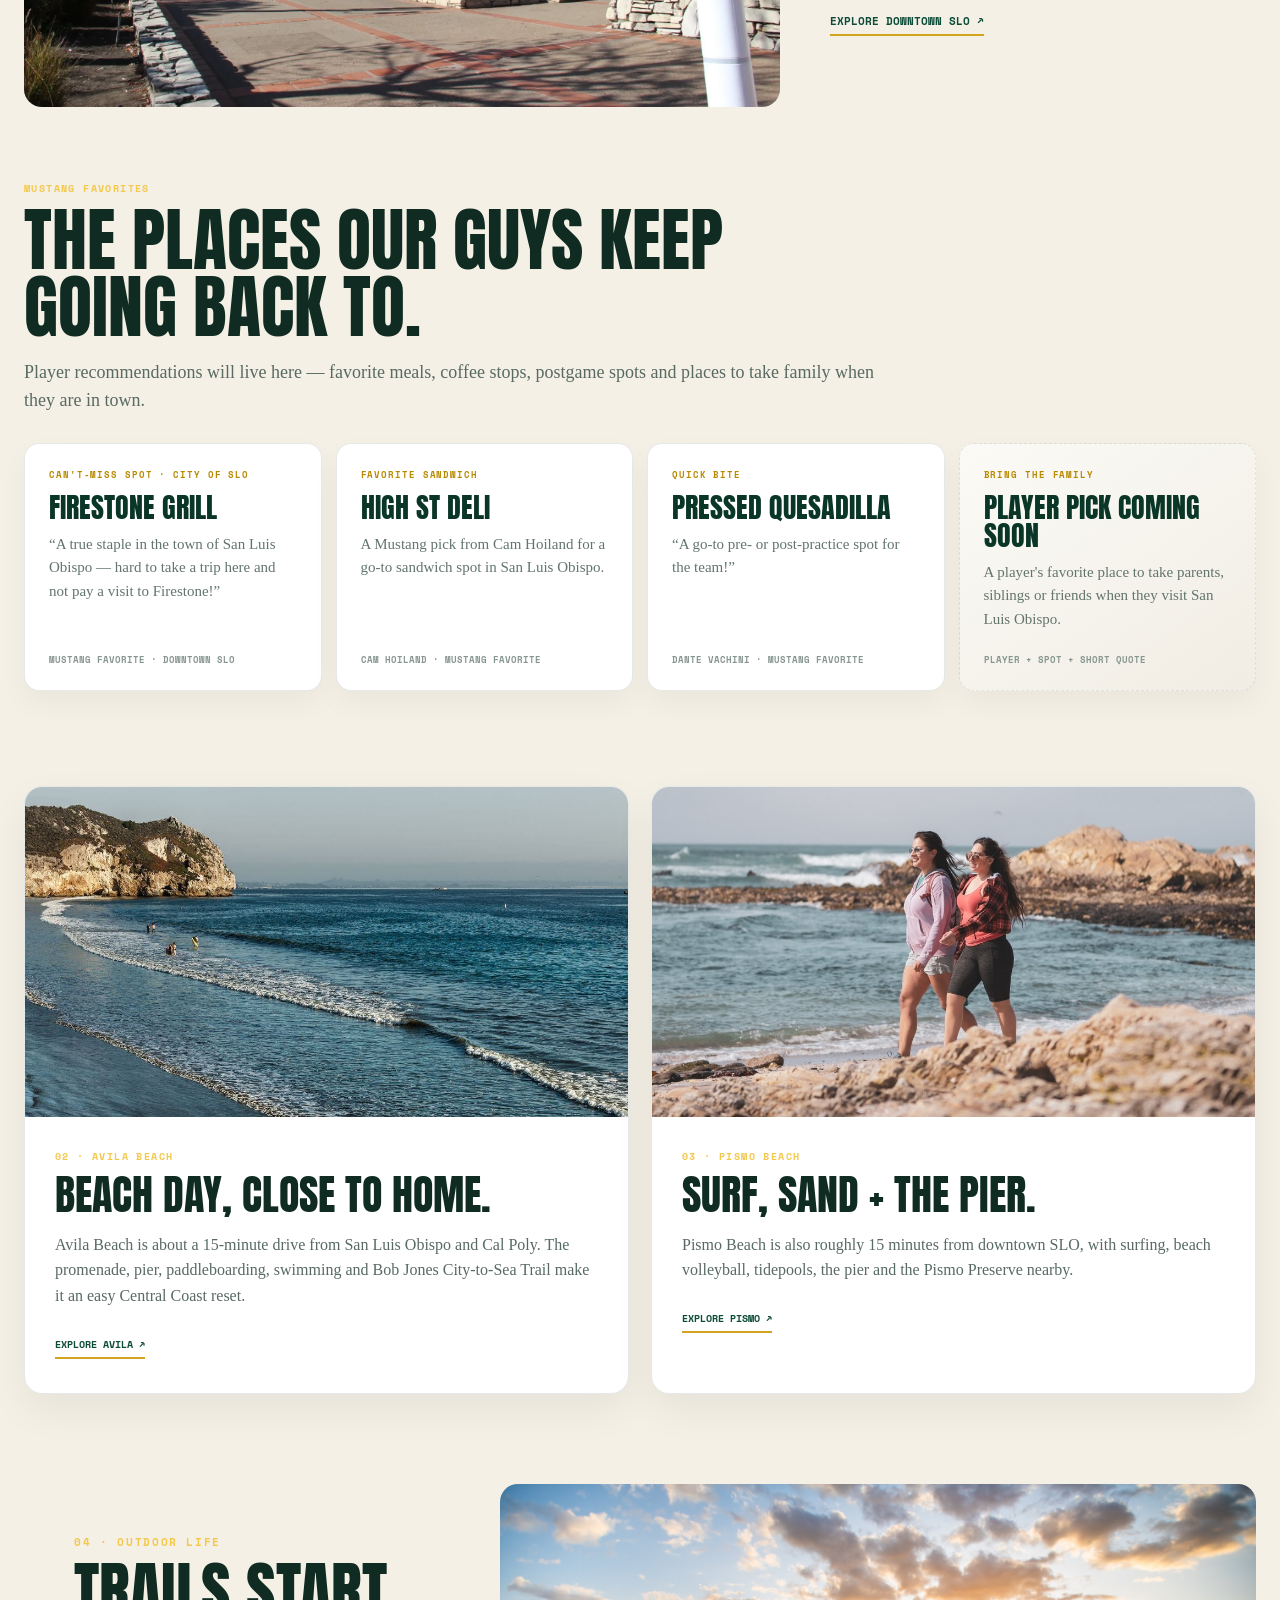
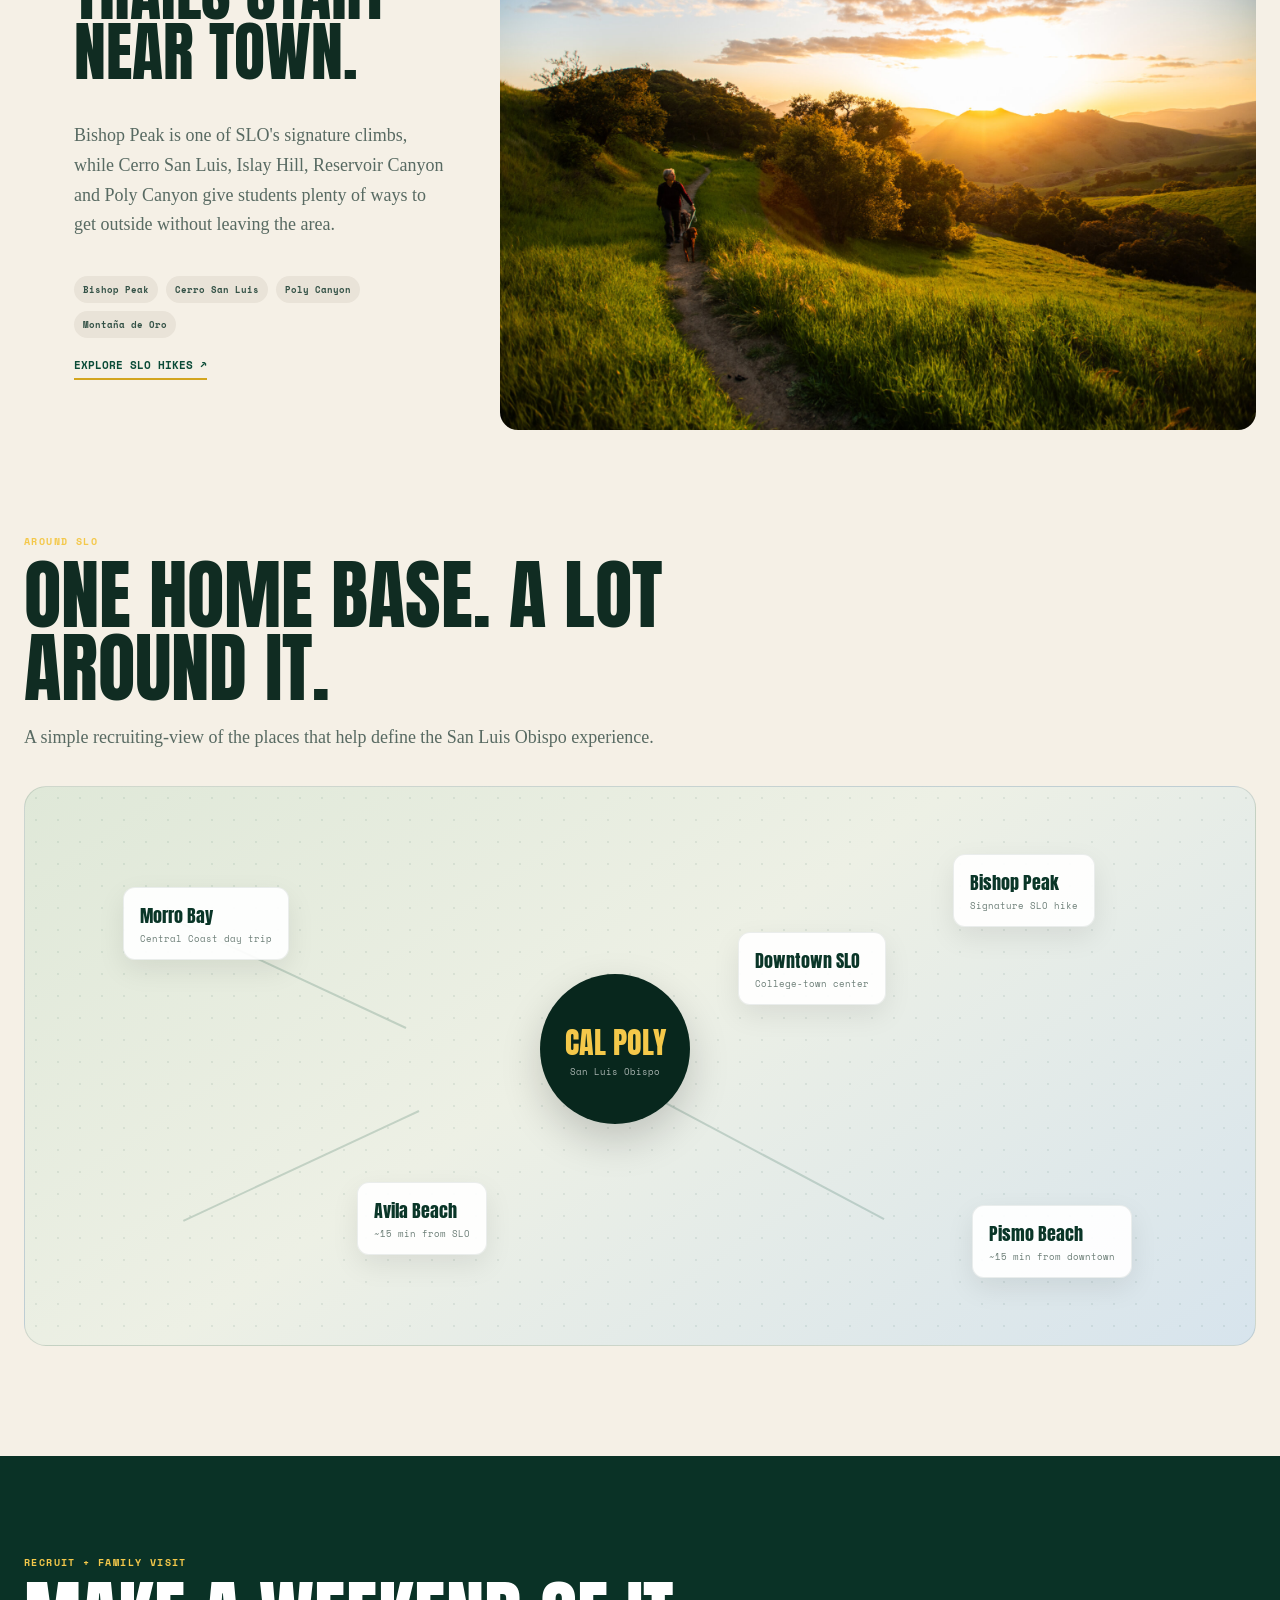
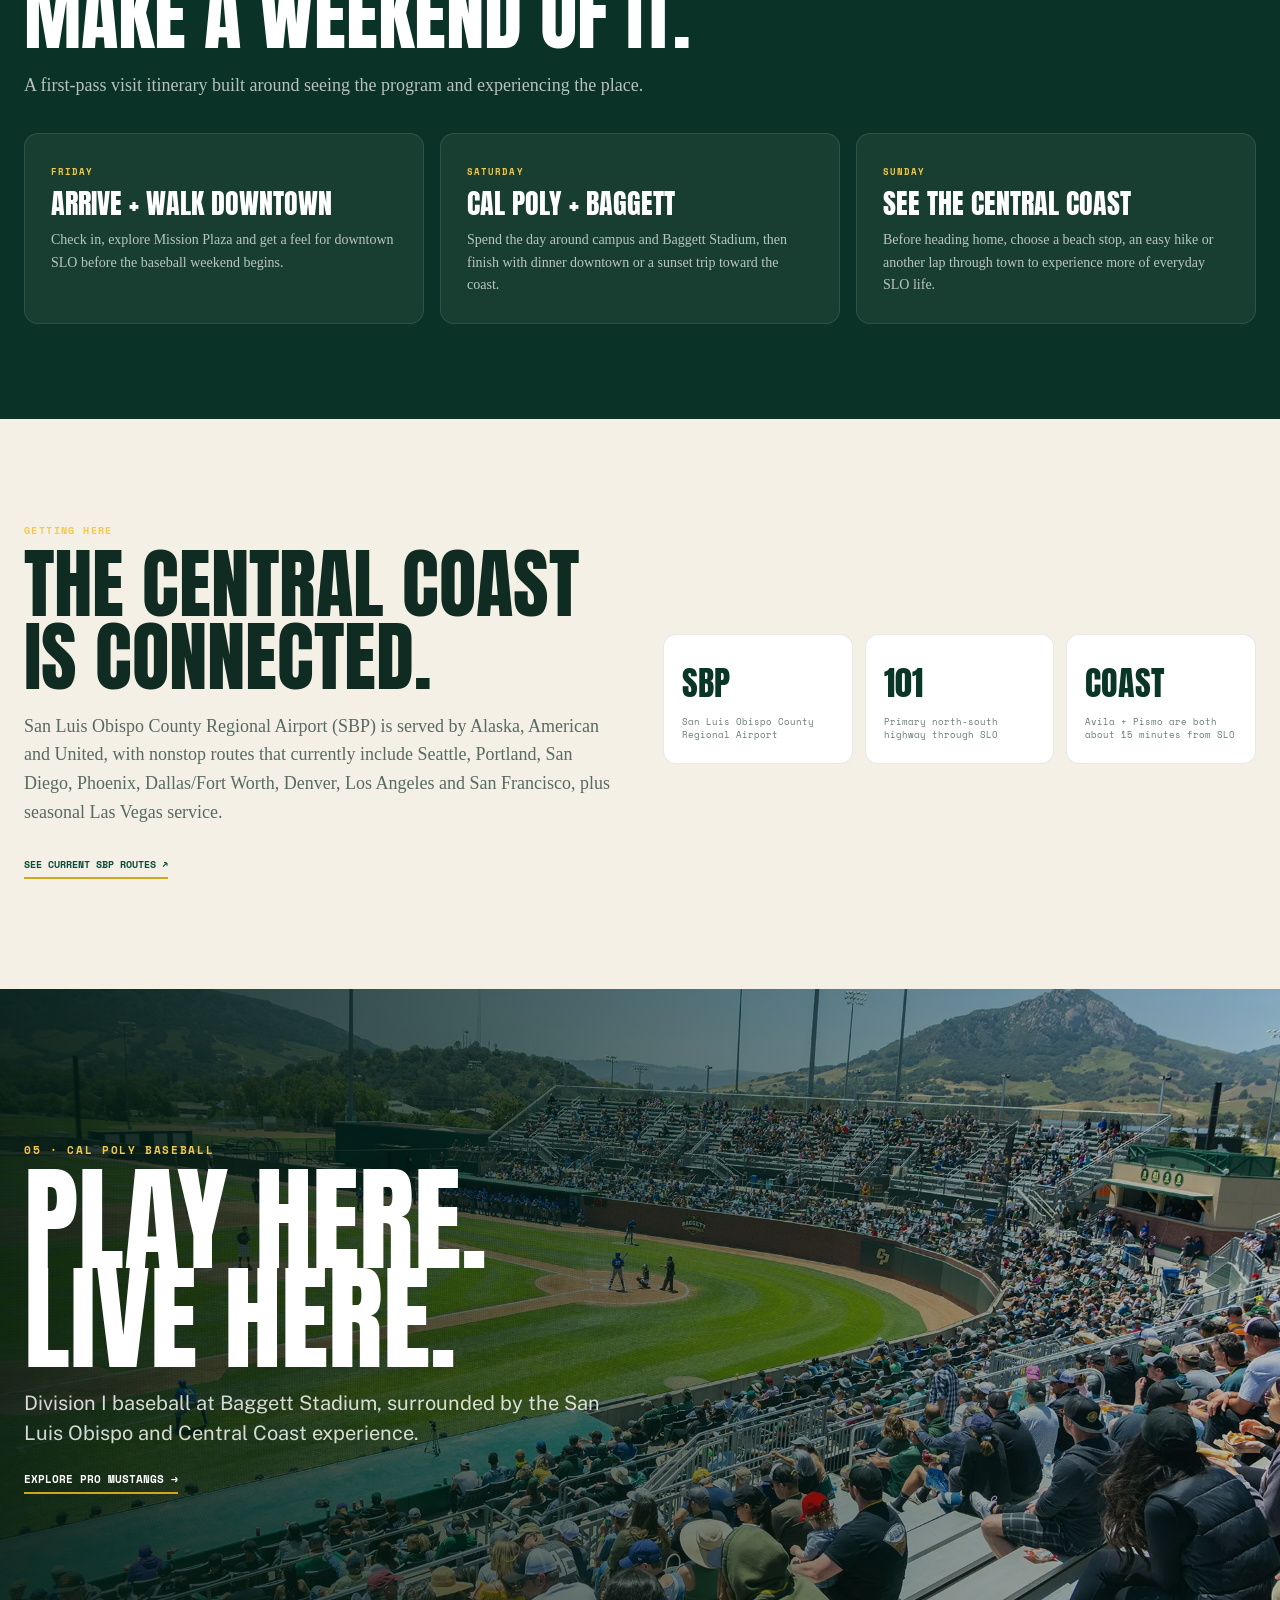
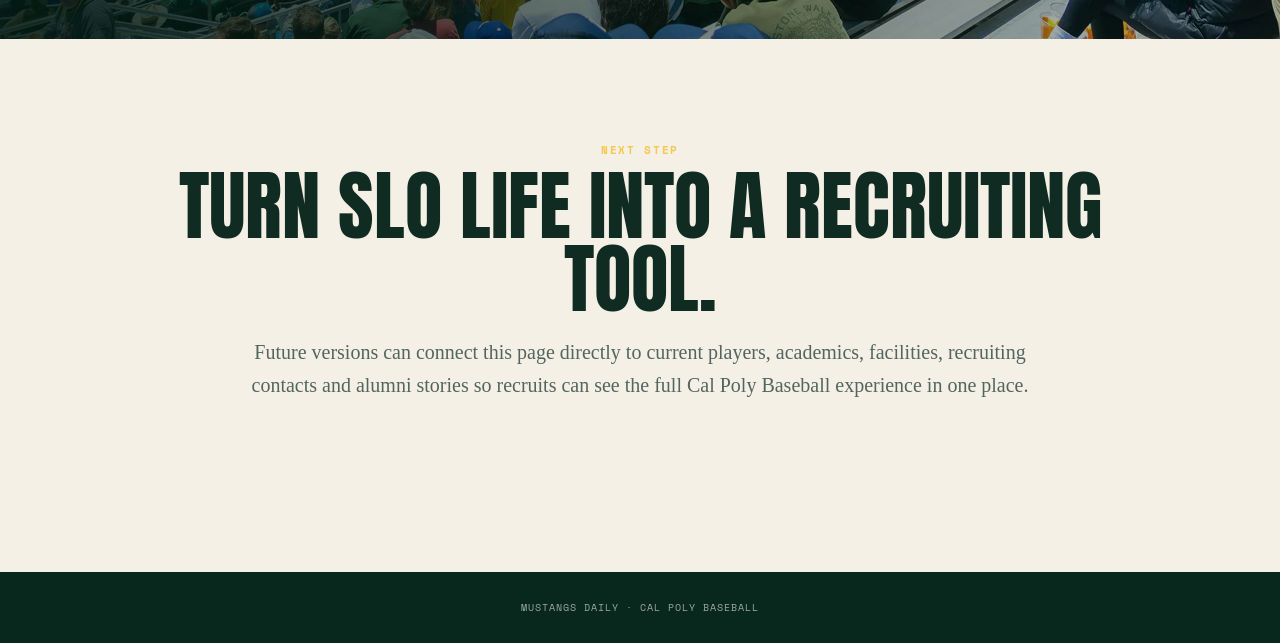
==== commit 41b188cf: "player uploads" ====
--- a/slo-life.html
+++ b/slo-life.html
@@ -52,25 +52,25 @@
   </div>
 
   <div class="slo-favorites-grid">
-    <article class="slo-favorite-card placeholder">
-      <div class="slo-favorite-category">Favorite Meal</div>
-      <h3>PLAYER PICK COMING SOON</h3>
-      <p>Add a player's favorite downtown restaurant and a one-sentence reason they keep going back.</p>
-      <span>Player + spot + short quote</span>
+    <article class="slo-favorite-card">
+      <div class="slo-favorite-category">Can't-Miss Spot · City of SLO</div>
+      <h3>FIRESTONE GRILL</h3>
+      <p>“A true staple in the town of San Luis Obispo — hard to take a trip here and not pay a visit to Firestone!”</p>
+      <span>Mustang Favorite · Downtown SLO</span>
     </article>
 
-    <article class="slo-favorite-card placeholder">
-      <div class="slo-favorite-category">Coffee / Breakfast</div>
-      <h3>PLAYER PICK COMING SOON</h3>
-      <p>A good place for a player's go-to breakfast, coffee order or morning stop before class.</p>
-      <span>Player + spot + short quote</span>
+    <article class="slo-favorite-card">
+      <div class="slo-favorite-category">Favorite Sandwich</div>
+      <h3>HIGH ST DELI</h3>
+      <p>A Mustang pick from Cam Hoiland for a go-to sandwich spot in San Luis Obispo.</p>
+      <span>Cam Hoiland · Mustang Favorite</span>
     </article>
 
-    <article class="slo-favorite-card placeholder">
-      <div class="slo-favorite-category">Postgame</div>
-      <h3>PLAYER PICK COMING SOON</h3>
-      <p>Highlight where Mustangs like to eat or hang out after a game at Baggett Stadium.</p>
-      <span>Player + spot + short quote</span>
+    <article class="slo-favorite-card">
+      <div class="slo-favorite-category">Quick Bite</div>
+      <h3>PRESSED QUESADILLA</h3>
+      <p>“A go-to pre- or post-practice spot for the team!”</p>
+      <span>Dante Vachini · Mustang Favorite</span>
     </article>
 
     <article class="slo-favorite-card placeholder">
